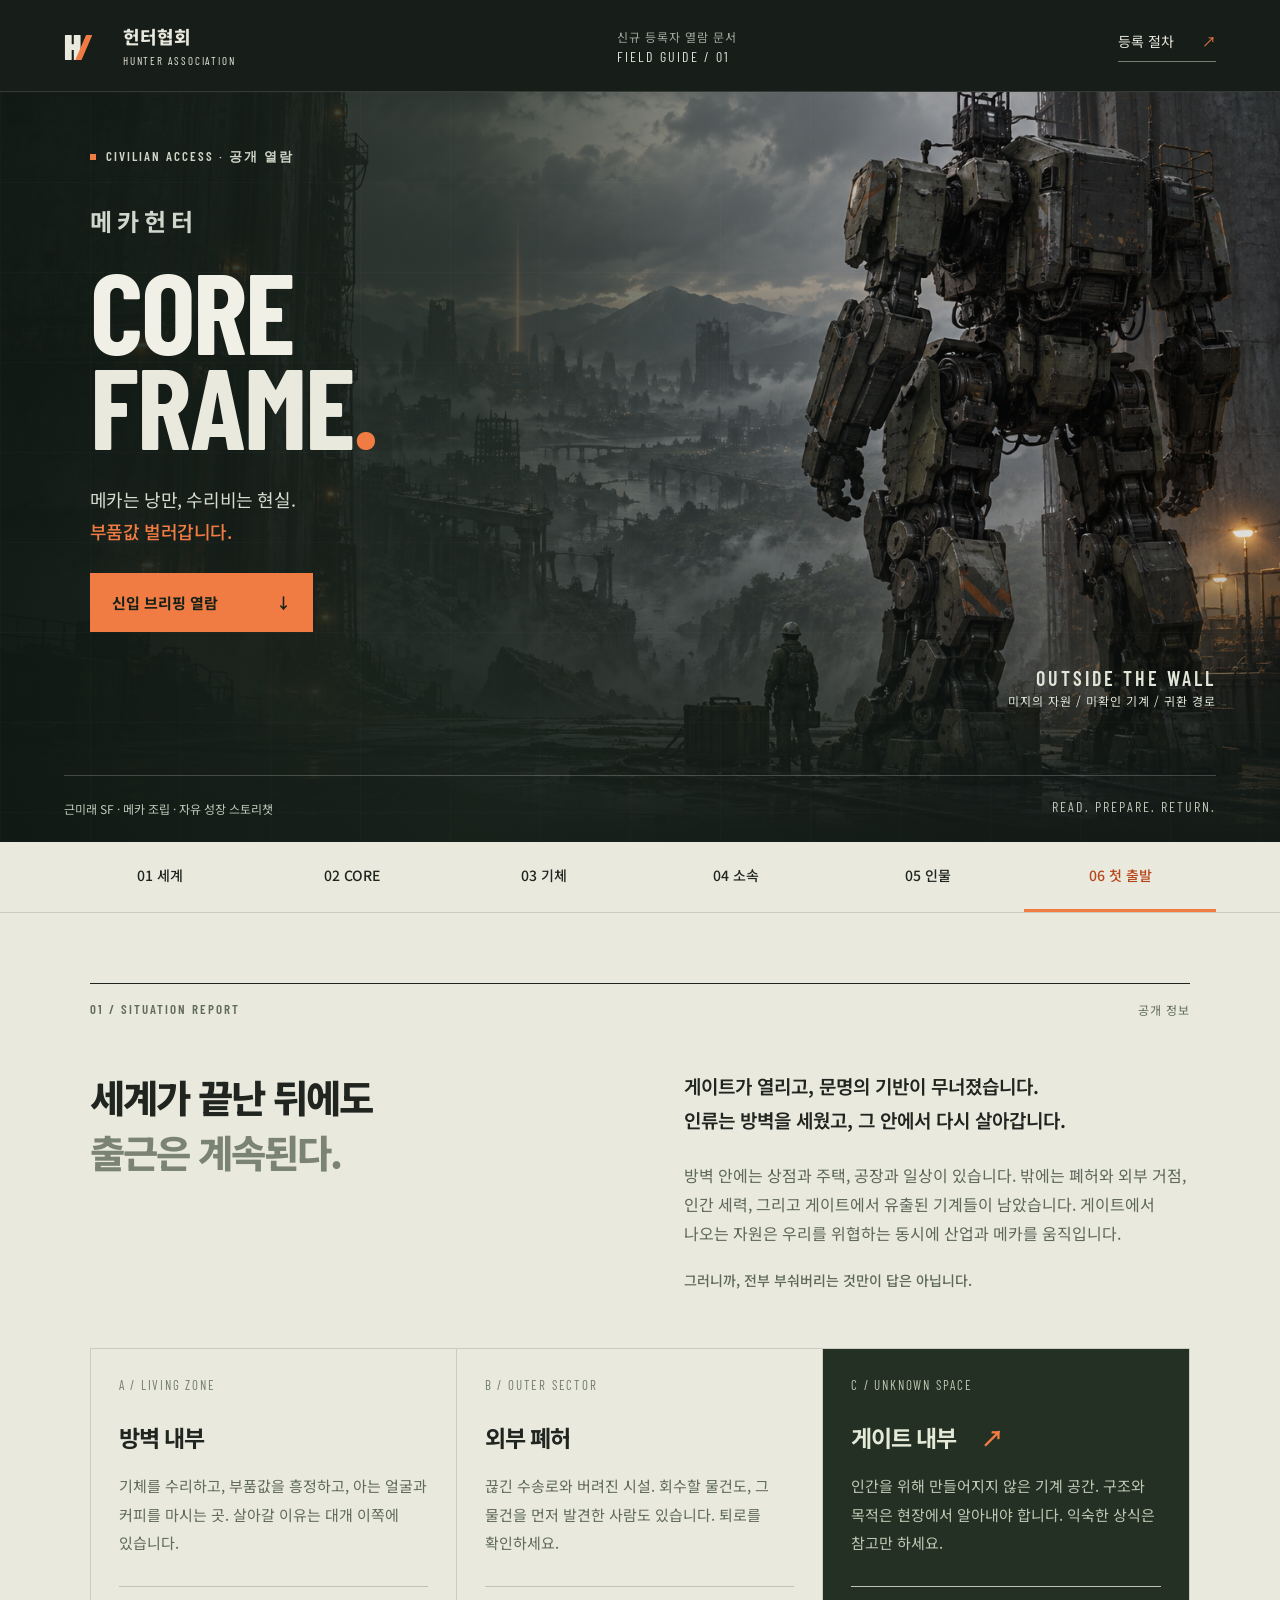
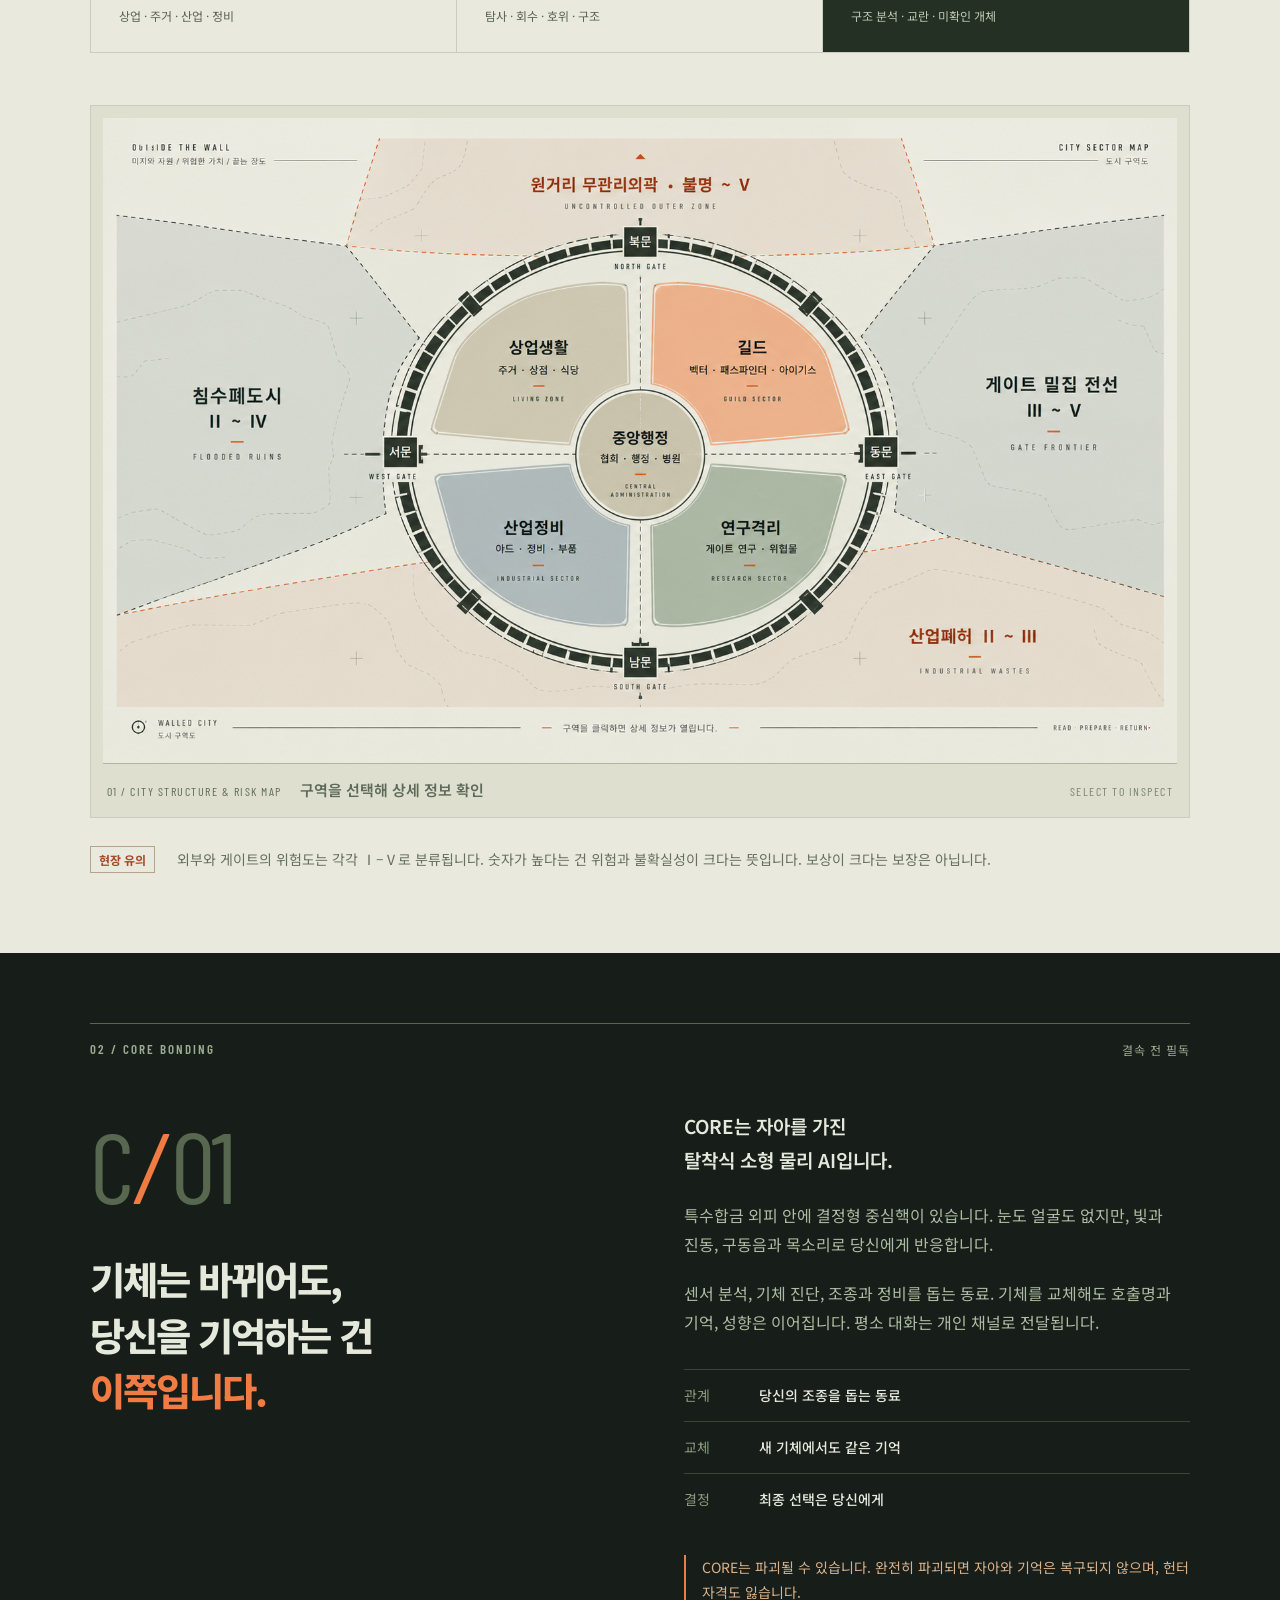
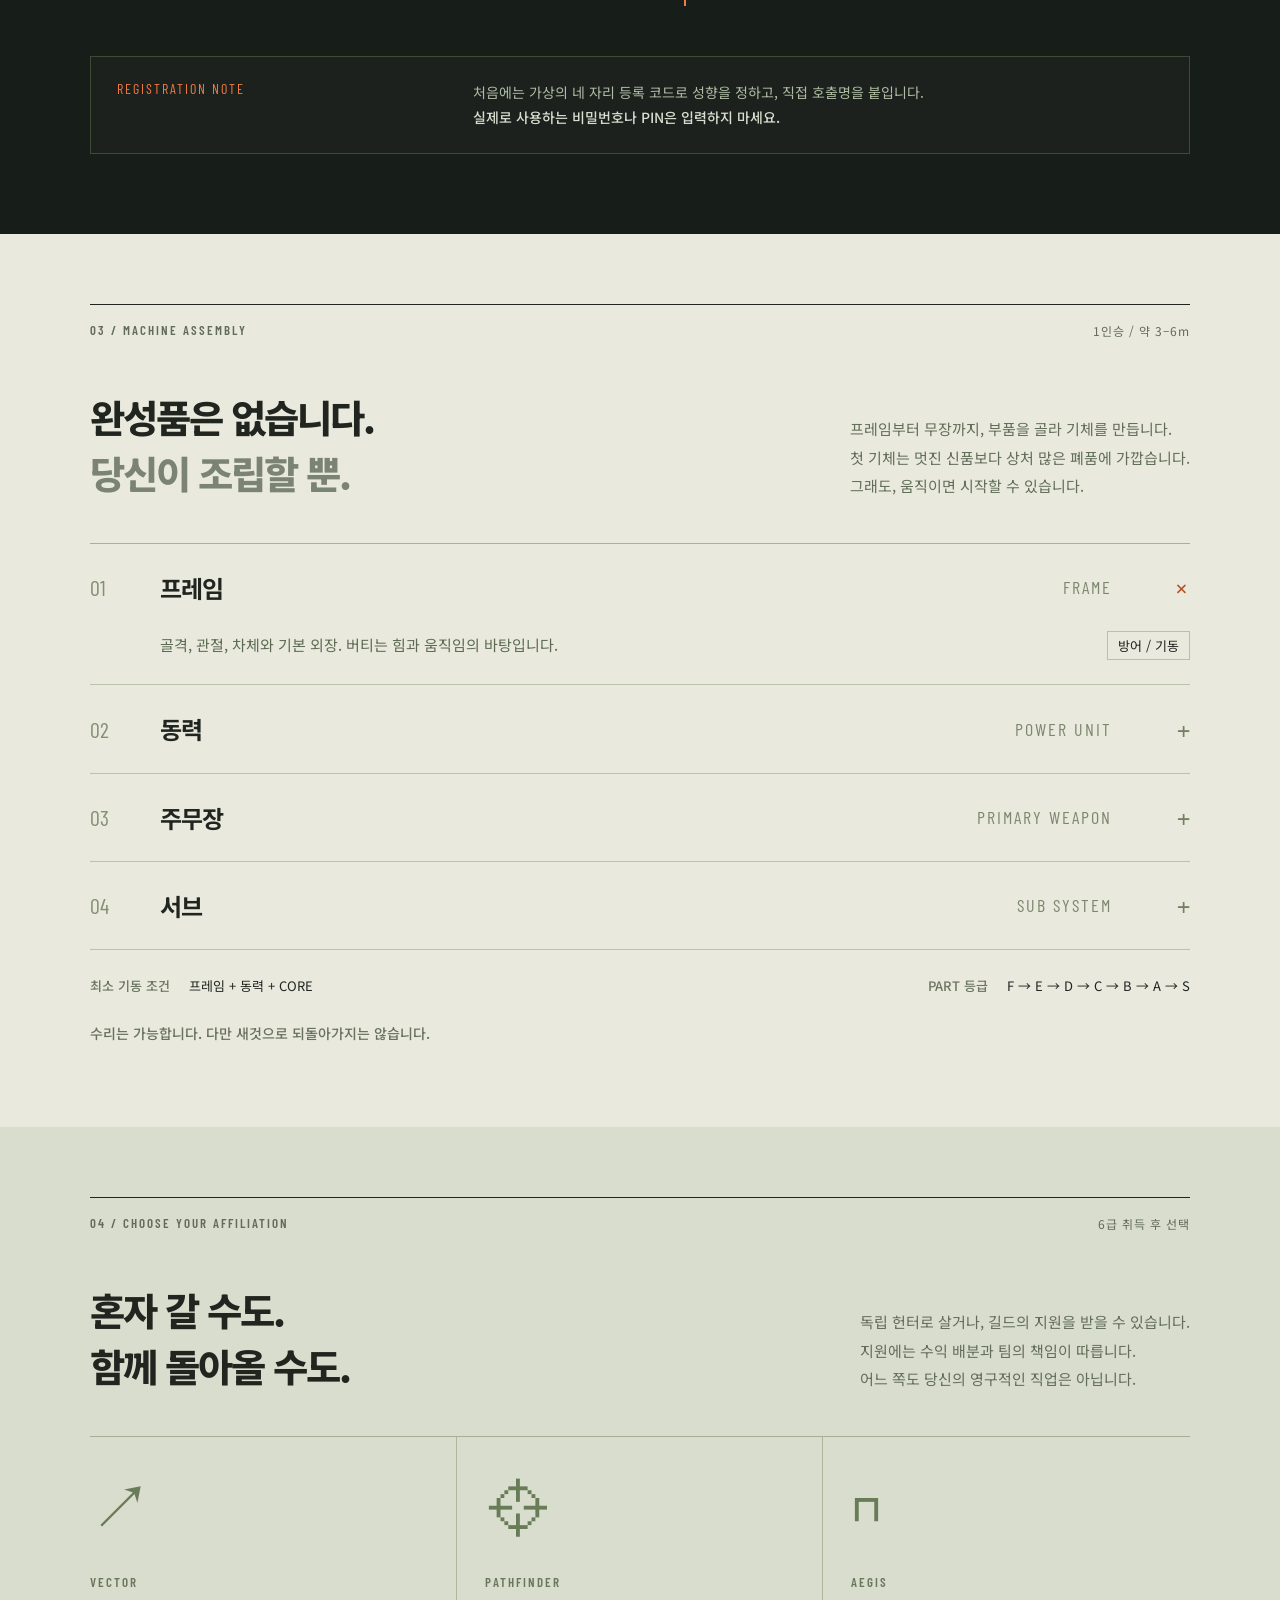
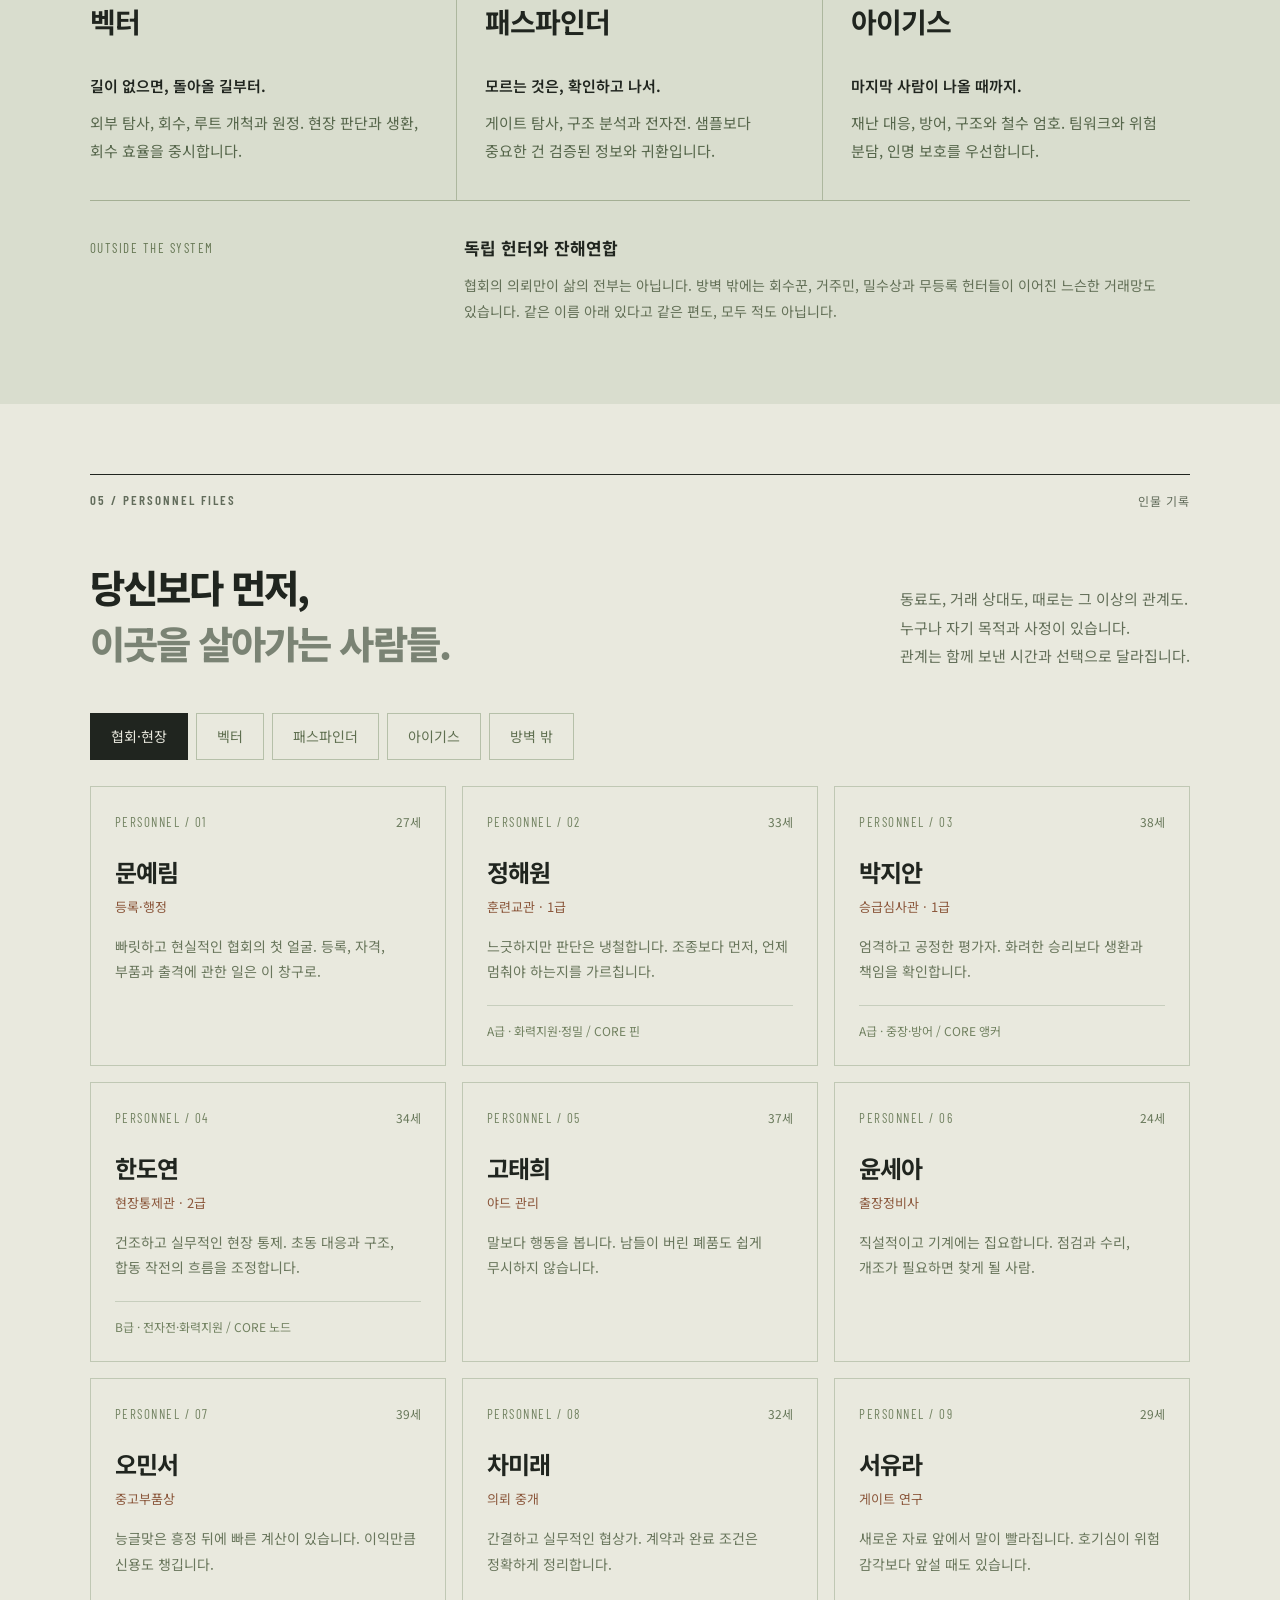
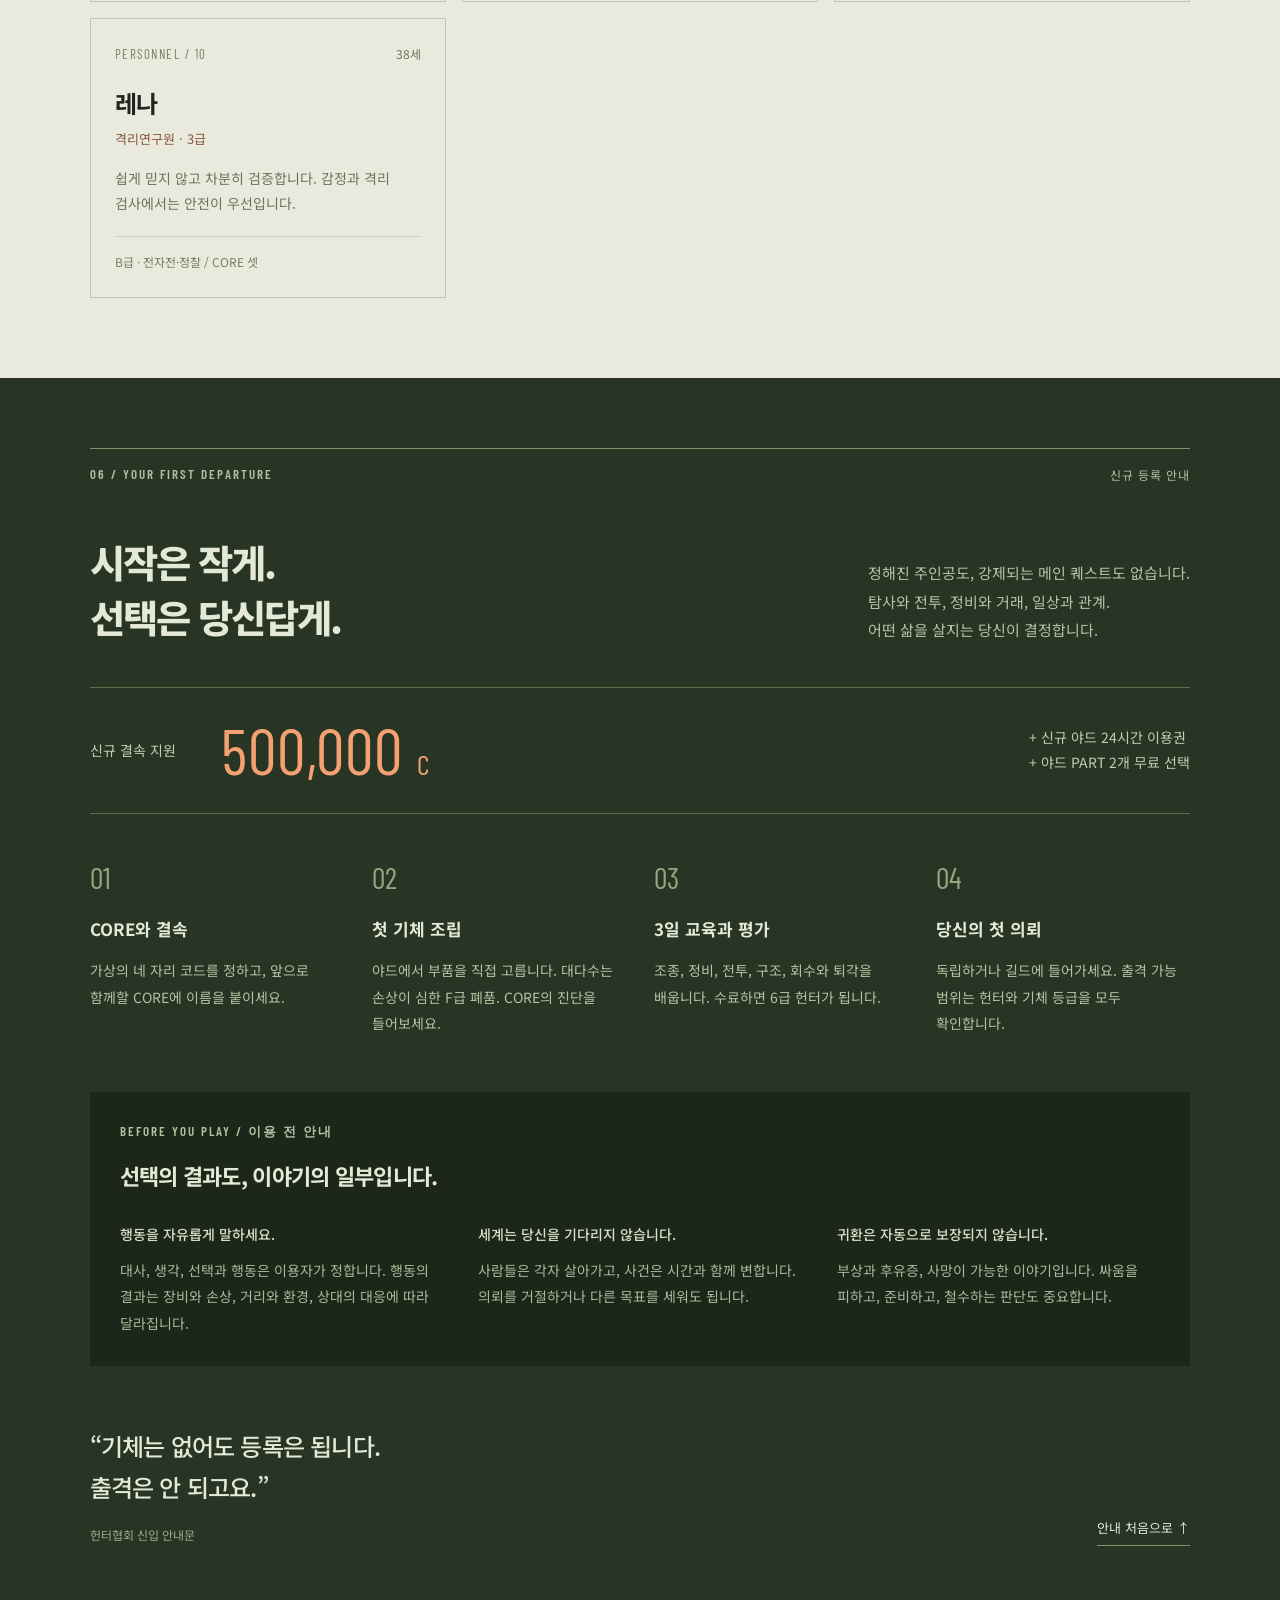
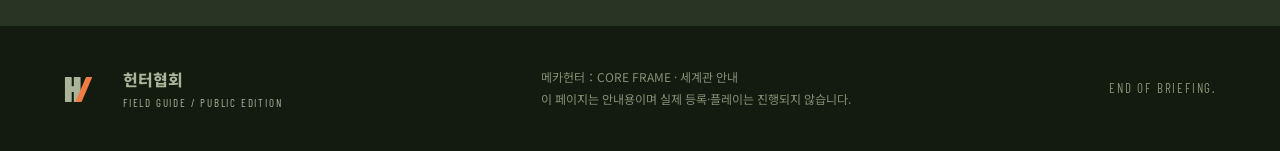
==== CORE FRAME/index.html @ 714e6eb5 "Allow switching all map zones from detail panel" ====
<!doctype html>
<html lang="ko">
<head>
<meta charset="utf-8"><meta name="viewport" content="width=device-width,initial-scale=1">
<!-- force Pages redeploy: inline fixed panel -->
<meta name="theme-color" content="#171b19"><meta name="description" content="방벽 너머, 당신의 기체와 CORE가 기다린다. 헌터협회 신입을 위한 세계관 현장 안내.">
<title>메카헌터：CORE FRAME — 신입 현장 안내</title>
<link rel="icon" type="image/svg+xml" href="data:image/svg+xml,%3Csvg xmlns='http://www.w3.org/2000/svg' viewBox='0 0 32 32'%3E%3Crect width='32' height='32' rx='3' fill='%23171b19'/%3E%3Cpath d='M7 7v18h5v-7h8v7h5V7h-5v7h-8V7Z' fill='%23ed743c'/%3E%3C/svg%3E">
<link rel="stylesheet" href="HOMEPAGE.css?v=map-zones-20261011b">
</head>
<body>
<a class="skip" href="#briefing">본문으로 이동</a>
<header class="masthead"><a class="brand" href="#top" aria-label="헌터협회 안내 첫 화면"><span class="brand-mark">H<span>∕</span></span><span>헌터협회<small>HUNTER ASSOCIATION</small></span></a><span class="header-label">신규 등록자 열람 문서 <b>FIELD GUIDE / 01</b></span><a class="header-link" href="#onboarding">등록 절차 <span>↗</span></a></header>
<main id="top">
<section class="hero has-art" aria-labelledby="hero-title"><div class="hero-grid" aria-hidden="true"></div><div class="hero-copy"><p class="eyebrow"><span class="live-dot"></span> CIVILIAN ACCESS · 공개 열람</p><p class="hero-kicker">메카헌터</p><h1 id="hero-title" class="game-title">CORE<br><em>FRAME</em><span class="title-period">.</span></h1><p class="hero-tagline">메카는 낭만, 수리비는 현실.<br><strong>부품값 벌러갑니다.</strong></p><a class="primary" href="#briefing">신입 브리핑 열람 <span>↓</span></a></div><div class="hero-caption"><span>OUTSIDE THE WALL</span><span>미지의 자원 / 미확인 기계 / 귀환 경로</span></div><div class="hero-bottom"><span>근미래 SF · 메카 조립 · 자유 성장 스토리챗</span><span>READ. PREPARE. RETURN.</span></div></section>
<nav class="section-nav" aria-label="현장 안내 목차"><a href="#briefing">01 세계</a><a href="#core">02 CORE</a><a href="#mech">03 기체</a><a href="#factions">04 소속</a><a href="#people">05 인물</a><a href="#onboarding">06 첫 출발</a></nav>
<section class="section paper" id="briefing"><div class="section-heading"><p class="eyebrow">01 / SITUATION REPORT</p><span class="classification">공개 정보</span></div><div class="intro-grid"><h2>세계가 끝난 뒤에도<br><span class="muted">출근은 계속된다.</span></h2><div><p class="lead">게이트가 열리고, 문명의 기반이 무너졌습니다.<br>인류는 방벽을 세웠고, 그 안에서 다시 살아갑니다.</p><p>방벽 안에는 상점과 주택, 공장과 일상이 있습니다. 밖에는 폐허와 외부 거점, 인간 세력, 그리고 게이트에서 유출된 기계들이 남았습니다. 게이트에서 나오는 자원은 우리를 위협하는 동시에 산업과 메카를 움직입니다.</p><p class="margin-note">그러니까, 전부 부숴버리는 것만이 답은 아닙니다.</p></div></div><div class="zone-grid"><article><span class="zone-no">A / LIVING ZONE</span><h3>방벽 내부</h3><p>기체를 수리하고, 부품값을 흥정하고, 아는 얼굴과 커피를 마시는 곳. 살아갈 이유는 대개 이쪽에 있습니다.</p><span class="zone-tag">상업 · 주거 · 산업 · 정비</span></article><article><span class="zone-no">B / OUTER SECTOR</span><h3>외부 폐허</h3><p>끊긴 수송로와 버려진 시설. 회수할 물건도, 그 물건을 먼저 발견한 사람도 있습니다. 퇴로를 확인하세요.</p><span class="zone-tag">탐사 · 회수 · 호위 · 구조</span></article><article class="zone-dark"><span class="zone-no">C / UNKNOWN SPACE</span><h3>게이트 내부 <span>↗</span></h3><p>인간을 위해 만들어지지 않은 기계 공간. 구조와 목적은 현장에서 알아내야 합니다. 익숙한 상식은 참고만 하세요.</p><span class="zone-tag">구조 분석 · 교란 · 미확인 개체</span></article></div><div class="city-map" aria-label="방벽도시 인터랙티브 지도"><div class="city-map-visual original-map-visual"><img src="city-sector-map.png" alt="방벽도시 내부와 외부 위험 구역 지도"><svg class="map-interaction" viewBox="0 0 1619 971" xmlns="http://www.w3.org/2000/svg" aria-label="지도 구역 선택"><path class="map-zone-hit map-zone-north" data-map="north" role="button" tabindex="0" aria-label="원거리 무관리외곽 구역 보기" d="M 418 30 L 1202 30 L 1252 193 Q 1050 220 980 195 Q 810 144 640 195 Q 540 220 368 193 Z"></path><path class="map-zone-hit map-zone-west" data-map="west" role="button" tabindex="0" aria-label="침수폐도시 구역 보기" d="M 20 146 L 368 194 L 477 329 Q 432 415 425 505 Q 430 605 472 674 L 20 743 Z"></path><path class="map-zone-hit map-zone-east" data-map="east" role="button" tabindex="0" aria-label="게이트 밀집 전선 구역 보기" d="M 1252 194 L 1599 146 L 1599 720 L 1148 636 Q 1198 520 1148 378 Z"></path><path class="map-zone-hit map-zone-southeast" data-map="southeast" role="button" tabindex="0" aria-label="산업폐허 구역 보기" d="M 1148 637 L 1599 721 L 1599 888 L 1106 888 L 1092 769 Q 1124 708 1148 637 Z"></path><path class="map-zone-hit map-zone-wall" data-map="wall" role="button" tabindex="0" aria-label="외곽방벽 구역 보기" d="M 810 174 A 383 332 0 1 1 809.9 174 Z M 810 209 A 348 298 0 1 0 809.9 209 Z" fill-rule="evenodd"></path><path class="map-zone-hit map-zone-commercial" data-map="commercial" role="button" tabindex="0" aria-label="상업생활 구역 보기" d="M 789 250 L 790 410 Q 734 432 706 491 L 496 474 Q 507 324 629 274 Q 716 241 789 250 Z"></path><path class="map-zone-hit map-zone-guild" data-map="guild" role="button" tabindex="0" aria-label="길드 구역 보기" d="M 830 250 Q 950 234 1040 298 Q 1100 350 1124 474 L 914 490 Q 889 436 830 410 Z"></path><path class="map-zone-hit map-zone-industry" data-map="industry" role="button" tabindex="0" aria-label="산업정비 구역 보기" d="M 503 538 L 706 523 Q 738 575 790 593 L 788 762 Q 650 770 563 668 Q 521 618 503 538 Z"></path><path class="map-zone-hit map-zone-research" data-map="research" role="button" tabindex="0" aria-label="연구격리 구역 보기" d="M 829 593 Q 882 574 914 522 L 1118 539 Q 1098 681 992 736 Q 917 767 831 761 Z"></path><path class="map-zone-hit map-zone-central" data-map="central" role="button" tabindex="0" aria-label="중앙행정 구역 보기" d="M 810 408 A 98 98 0 1 1 809.9 408 Z"></path></svg></div><div class="map-caption"><span>01 / CITY STRUCTURE &amp; RISK MAP</span><b>구역을 선택해 상세 정보 확인</b><small>SELECT TO INSPECT</small></div><aside class="map-detail map-side-panel" id="map-detail" role="region" aria-labelledby="map-detail-title" aria-live="polite" hidden><button class="map-panel-close" type="button" aria-label="구역 정보 닫기">×</button><span class="map-detail-kicker"></span><h3 id="map-detail-title"></h3><div class="map-switch"><label for="map-zone-picker">다른 구역 보기</label><select id="map-zone-picker"><optgroup label="방벽도시"><option value="central">중앙행정</option><option value="commercial">상업생활</option><option value="guild">길드</option><option value="industry">산업정비</option><option value="research">연구격리</option><option value="wall">외곽방벽</option></optgroup><optgroup label="도시 바깥"><option value="north">원거리 무관리외곽</option><option value="west">침수폐도시</option><option value="east">게이트 밀집 전선</option><option value="southeast">산업폐허</option></optgroup></select></div><p class="map-facilities"></p><p class="map-description"></p><dl class="map-facts"></dl></aside></div><div class="warning-strip"><b>현장 유의</b><p>외부와 게이트의 위험도는 각각 Ⅰ–Ⅴ로 분류됩니다. 숫자가 높다는 건 위험과 불확실성이 크다는 뜻입니다. 보상이 크다는 보장은 아닙니다.</p></div></section>
<section class="section dark-section" id="core"><div class="section-heading"><p class="eyebrow">02 / CORE BONDING</p><span class="classification">결속 전 필독</span></div><div class="core-layout"><div><span class="large-index">C<span>∕</span>01</span><h2>기체는 바뀌어도,<br>당신을 기억하는 건<br><em>이쪽입니다.</em></h2></div><div class="core-copy"><p class="lead">CORE는 자아를 가진<br>탈착식 소형 물리 AI입니다.</p><p>특수합금 외피 안에 결정형 중심핵이 있습니다. 눈도 얼굴도 없지만, 빛과 진동, 구동음과 목소리로 당신에게 반응합니다.</p><p>센서 분석, 기체 진단, 조종과 정비를 돕는 동료. 기체를 교체해도 호출명과 기억, 성향은 이어집니다. 평소 대화는 개인 채널로 전달됩니다.</p><div class="core-facts"><div><span>관계</span><strong>당신의 조종을 돕는 동료</strong></div><div><span>교체</span><strong>새 기체에서도 같은 기억</strong></div><div><span>결정</span><strong>최종 선택은 당신에게</strong></div></div><p class="core-caution">CORE는 파괴될 수 있습니다. 완전히 파괴되면 자아와 기억은 복구되지 않으며, 헌터 자격도 잃습니다.</p></div></div><div class="terminal-note"><span>REGISTRATION NOTE</span><p>처음에는 가상의 네 자리 등록 코드로 성향을 정하고, 직접 호출명을 붙입니다.<br><strong>실제로 사용하는 비밀번호나 PIN은 입력하지 마세요.</strong></p></div></section>
<section class="section paper" id="mech"><div class="section-heading"><p class="eyebrow">03 / MACHINE ASSEMBLY</p><span class="classification">1인승 / 약 3–6m</span></div><div class="split-heading"><h2>완성품은 없습니다.<br><span class="muted">당신이 조립할 뿐.</span></h2><p>프레임부터 무장까지, 부품을 골라 기체를 만듭니다.<br>첫 기체는 멋진 신품보다 상처 많은 폐품에 가깝습니다.<br>그래도, 움직이면 시작할 수 있습니다.</p></div><div class="assembly-list"><details open><summary><span>01</span><h3>프레임</h3><span class="part-en">FRAME</span><b>+</b></summary><div class="part-content"><p>골격, 관절, 차체와 기본 외장. 버티는 힘과 움직임의 바탕입니다.</p><span>방어 / 기동</span></div></details><details><summary><span>02</span><h3>동력</h3><span class="part-en">POWER UNIT</span><b>+</b></summary><div class="part-content"><p>엔진과 발전·구동계. 무거운 짐을 견인하고, 고부하 동작을 지탱합니다.</p><span>출력 / 기동</span></div></details><details><summary><span>03</span><h3>주무장</h3><span class="part-en">PRIMARY WEAPON</span><b>+</b></summary><div class="part-content"><p>공격과 관통, 파괴를 담당합니다. 사거리와 지형, 자신이 할 일을 생각하고 고르세요.</p><span>화력</span></div></details><details><summary><span>04</span><h3>서브</h3><span class="part-en">SUB SYSTEM</span><b>+</b></summary><div class="part-content"><p>부품 기능에 따라 보조 성능과 전술적 특징이 달라집니다. 필요한 장비가 실제로 달려 있어야 사용할 수 있습니다.</p><span>보조 기능 / 전술</span></div></details></div><div class="mech-footer"><p><b>최소 기동 조건</b> 프레임 + 동력 + CORE</p><p><b>PART 등급</b> F → E → D → C → B → A → S</p></div><p class="margin-note">수리는 가능합니다. 다만 새것으로 되돌아가지는 않습니다.</p></section>
<section class="section light-section" id="factions"><div class="section-heading"><p class="eyebrow">04 / CHOOSE YOUR AFFILIATION</p><span class="classification">6급 취득 후 선택</span></div><div class="split-heading"><h2>혼자 갈 수도.<br>함께 돌아올 수도.</h2><p>독립 헌터로 살거나, 길드의 지원을 받을 수 있습니다.<br>지원에는 수익 배분과 팀의 책임이 따릅니다.<br>어느 쪽도 당신의 영구적인 직업은 아닙니다.</p></div><div class="faction-grid"><article><span class="faction-symbol" aria-hidden="true">↗</span><p class="eyebrow">VECTOR</p><h3>벡터</h3><p class="faction-line">길이 없으면, 돌아올 길부터.</p><p>외부 탐사, 회수, 루트 개척과 원정. 현장 판단과 생환, 회수 효율을 중시합니다.</p></article><article><span class="faction-symbol" aria-hidden="true">⌖</span><p class="eyebrow">PATHFINDER</p><h3>패스파인더</h3><p class="faction-line">모르는 것은, 확인하고 나서.</p><p>게이트 탐사, 구조 분석과 전자전. 샘플보다 중요한 건 검증된 정보와 귀환입니다.</p></article><article><span class="faction-symbol" aria-hidden="true">⊓</span><p class="eyebrow">AEGIS</p><h3>아이기스</h3><p class="faction-line">마지막 사람이 나올 때까지.</p><p>재난 대응, 방어, 구조와 철수 엄호. 팀워크와 위험 분담, 인명 보호를 우선합니다.</p></article></div><div class="independent"><span>OUTSIDE THE SYSTEM</span><div><h3>독립 헌터와 잔해연합</h3><p>협회의 의뢰만이 삶의 전부는 아닙니다. 방벽 밖에는 회수꾼, 거주민, 밀수상과 무등록 헌터들이 이어진 느슨한 거래망도 있습니다. 같은 이름 아래 있다고 같은 편도, 모두 적도 아닙니다.</p></div></div></section>
<section class="section paper" id="people"><div class="section-heading"><p class="eyebrow">05 / PERSONNEL FILES</p><span class="classification">인물 기록</span></div><div class="split-heading"><h2>당신보다 먼저,<br><span class="muted">이곳을 살아가는 사람들.</span></h2><p>동료도, 거래 상대도, 때로는 그 이상의 관계도.<br>누구나 자기 목적과 사정이 있습니다.<br>관계는 함께 보낸 시간과 선택으로 달라집니다.</p></div><div class="people-tabs" role="tablist" aria-label="인물 소속"><button role="tab" aria-selected="true" aria-controls="personnel" id="tab-association" data-group="association">협회·현장</button><button role="tab" aria-selected="false" aria-controls="personnel" id="tab-vector" data-group="vector" tabindex="-1">벡터</button><button role="tab" aria-selected="false" aria-controls="personnel" id="tab-pathfinder" data-group="pathfinder" tabindex="-1">패스파인더</button><button role="tab" aria-selected="false" aria-controls="personnel" id="tab-aegis" data-group="aegis" tabindex="-1">아이기스</button><button role="tab" aria-selected="false" aria-controls="personnel" id="tab-outside" data-group="outside" tabindex="-1">방벽 밖</button></div><div class="people-grid" id="personnel" role="tabpanel" aria-labelledby="tab-association" tabindex="0"></div><noscript><p>문예림 — 등록·행정. 정해원 — 훈련교관. 윤세아 — 출장정비사. 각자의 자리에서 당신과 만나게 됩니다.</p></noscript></section>
<section class="section onboarding" id="onboarding"><div class="section-heading"><p class="eyebrow">06 / YOUR FIRST DEPARTURE</p><span class="classification">신규 등록 안내</span></div><div class="split-heading"><h2>시작은 작게.<br>선택은 당신답게.</h2><p>정해진 주인공도, 강제되는 메인 퀘스트도 없습니다.<br>탐사와 전투, 정비와 거래, 일상과 관계.<br>어떤 삶을 살지는 당신이 결정합니다.</p></div><div class="start-grant"><span>신규 결속 지원</span><strong>500,000 <small>C</small></strong><span>+ 신규 야드 24시간 이용권<br>+ 야드 PART 2개 무료 선택</span></div><ol class="steps"><li><span>01</span><div><h3>CORE와 결속</h3><p>가상의 네 자리 코드를 정하고, 앞으로 함께할 CORE에 이름을 붙이세요.</p></div></li><li><span>02</span><div><h3>첫 기체 조립</h3><p>야드에서 부품을 직접 고릅니다. 대다수는 손상이 심한 F급 폐품. CORE의 진단을 들어보세요.</p></div></li><li><span>03</span><div><h3>3일 교육과 평가</h3><p>조종, 정비, 전투, 구조, 회수와 퇴각을 배웁니다. 수료하면 6급 헌터가 됩니다.</p></div></li><li><span>04</span><div><h3>당신의 첫 의뢰</h3><p>독립하거나 길드에 들어가세요. 출격 가능 범위는 헌터와 기체 등급을 모두 확인합니다.</p></div></li></ol><div class="play-guide"><p class="eyebrow">BEFORE YOU PLAY / 이용 전 안내</p><h3>선택의 결과도, 이야기의 일부입니다.</h3><div class="guide-columns"><p><b>행동을 자유롭게 말하세요.</b>대사, 생각, 선택과 행동은 이용자가 정합니다. 행동의 결과는 장비와 손상, 거리와 환경, 상대의 대응에 따라 달라집니다.</p><p><b>세계는 당신을 기다리지 않습니다.</b>사람들은 각자 살아가고, 사건은 시간과 함께 변합니다. 의뢰를 거절하거나 다른 목표를 세워도 됩니다.</p><p><b>귀환은 자동으로 보장되지 않습니다.</b>부상과 후유증, 사망이 가능한 이야기입니다. 싸움을 피하고, 준비하고, 철수하는 판단도 중요합니다.</p></div></div><div class="closing"><p>“기체는 없어도 등록은 됩니다.<br>출격은 안 되고요.”</p><span>헌터협회 신입 안내문</span><a href="#top">안내 처음으로 ↑</a></div></section>
</main><footer><a class="brand" href="#top"><span class="brand-mark">H<span>∕</span></span><span>헌터협회<small>FIELD GUIDE / PUBLIC EDITION</small></span></a><p>메카헌터：CORE FRAME · 세계관 안내<br>이 페이지는 안내용이며 실제 등록·플레이는 진행되지 않습니다.</p><span>END OF BRIEFING.</span></footer>
<script src="HOMEPAGE.js?v=map-zones-20261011b"></script>
</body></html>
---- CORE FRAME/HOMEPAGE.css ----
@import url('https://fonts.googleapis.com/css2?family=Barlow+Condensed:wght@500;600;700&family=Noto+Sans+KR:wght@400;500;600;700;800;900&display=swap');
:root{--ink:#20251f;--paper:#e9e9de;--orange:#f17c43;--dark:#171d19;--line:#c9ccbf;--muted:#737c70;--mono:'Barlow Condensed','Courier New',monospace}*{box-sizing:border-box}html{scroll-behavior:smooth;scroll-padding-top:86px}body{margin:0;color:var(--ink);background:var(--paper);font-family:'Noto Sans KR',sans-serif;font-size:16px;line-height:1.8;word-break:keep-all}a{color:inherit;text-decoration:none}button{font:inherit}button,a,summary{-webkit-tap-highlight-color:transparent}button:focus-visible,a:focus-visible,summary:focus-visible,[tabindex]:focus-visible{outline:3px solid #d75b24;outline-offset:5px}p,h1,h2,h3{margin:0}p+p{margin-top:20px}.skip{position:absolute;top:-80px;background:var(--orange);padding:12px;z-index:20}.skip:focus{top:5px}.masthead{height:92px;background:var(--dark);color:#e9e9de;display:flex;align-items:center;justify-content:space-between;padding:0 5%;border-bottom:1px solid #ffffff20}.brand{display:flex;gap:14px;align-items:center;font-size:18px;font-weight:800;line-height:1.4}.brand small{display:block;font:11px var(--mono);letter-spacing:1.8px;margin-top:5px}.brand-mark{font:900 36px var(--mono);letter-spacing:-7px;width:45px;line-height:1}.brand-mark span{color:var(--orange)}.header-label{font-size:12px;color:#9fa99e;letter-spacing:1px}.header-label b{display:block;font:14px var(--mono);letter-spacing:2px;color:#dce0d5}.header-link{font-size:14px;border-bottom:1px solid #747b71;padding-bottom:6px}.header-link span{margin-left:24px;color:var(--orange)}.hero{min-height:710px;position:relative;background:#26302a;color:#f0f0e7;isolation:isolate;overflow:hidden}.hero:before{content:'';position:absolute;inset:0;z-index:-2;background:linear-gradient(90deg,#101914ed 0%,#19231ccb 37%,#1a201f22 75%),linear-gradient(0deg,#121a16 1%,transparent 40%);pointer-events:none}.hero.has-art{background-image:url('HOMEPAGE-hero.png');background-size:cover;background-position:center 53%}.hero-grid{position:absolute;inset:0;z-index:-1;background-image:linear-gradient(#ffffff04 1px,transparent 1px),linear-gradient(90deg,#ffffff04 1px,transparent 1px);background-size:90px 90px;pointer-events:none}.hero-copy{position:relative;padding:68px 7% 110px;max-width:1000px}.eyebrow{font:600 13px var(--mono);letter-spacing:2px;line-height:1.5}.hero .eyebrow{color:#d0d6c8;display:flex;align-items:center;gap:10px}.live-dot{width:6px;height:6px;background:var(--orange);display:inline-block}.hero-kicker{margin-top:35px;font-size:16px;letter-spacing:1px;color:#d0d7cc}.hero h1{font-size:clamp(38px,4.3vw,65px);line-height:1.35;letter-spacing:-2.8px;font-weight:800;margin-top:16px}em{font-style:normal;color:var(--orange)}.hero-description{font-size:16px;line-height:1.9;color:#c6cec1;margin-top:27px}.primary{display:inline-flex;align-items:center;gap:58px;background:var(--orange);color:#162018;font-size:15px;font-weight:700;padding:16px 22px;margin-top:30px;transition:background .2s}.primary:hover{background:#ff9a61}.hero-caption{position:absolute;right:5%;bottom:116px;display:flex;flex-direction:column;text-align:right;font-size:12px;letter-spacing:1px;color:#e0e6d8}.hero-caption span:first-child{font:600 20px var(--mono);letter-spacing:3px}.hero-bottom{position:absolute;bottom:0;left:5%;right:5%;display:flex;justify-content:space-between;gap:20px;border-top:1px solid #ffffff35;padding:22px 0;color:#bec8b9;font-size:12px}.hero-bottom span:last-child{font:14px var(--mono);letter-spacing:2px}.section-nav{position:sticky;top:0;z-index:5;display:flex;justify-content:center;background:#e9e9def2;backdrop-filter:blur(16px);border-bottom:1px solid var(--line);padding:0 5%}.section-nav a{padding:21px 0;flex:1;text-align:center;font-size:14px;font-weight:500;border-bottom:3px solid transparent;white-space:nowrap}.section-nav a:hover,.section-nav a.active{color:#b8471c;border-bottom-color:var(--orange)}.section{padding:70px 7% 80px;scroll-margin-top:0}.section-heading{display:flex;justify-content:space-between;align-items:center;border-top:1px solid var(--ink);padding-top:15px;margin-bottom:48px}.section-heading .eyebrow{color:#626c5b}.classification{font-size:12px;letter-spacing:1px;color:#626c5b}h2{font-size:clamp(29px,3vw,44px);font-weight:800;line-height:1.45;letter-spacing:-1.9px}.muted{color:#7a8374}.intro-grid{display:grid;grid-template-columns:1fr 1fr;gap:8%;align-items:start}.lead{font-size:19px;font-weight:600;line-height:1.8;margin-bottom:24px}.intro-grid>div>p:not(.lead){color:#5d6859}.margin-note{font-size:14px!important;color:#68715e;font-weight:500}.zone-grid{display:grid;grid-template-columns:repeat(3,1fr);margin-top:55px;border:1px solid var(--line)}.zone-grid article{padding:28px 28px 26px;border-right:1px solid var(--line);display:flex;flex-direction:column;align-items:start}.zone-grid article:last-child{border:0}.zone-no{font:13px var(--mono);letter-spacing:1.8px;color:#727c68}.zone-grid h3{font-size:23px;margin:24px 0 14px;letter-spacing:-1px}.zone-grid p{color:#616b5a;font-size:15px;line-height:1.9}.zone-tag{font-size:12px;color:#59654f;border-top:1px solid #bdc4b4;margin-top:28px;padding-top:18px;width:100%}.zone-dark{background:#253025;color:#e4e9d8}.zone-dark .zone-no,.zone-dark p,.zone-dark .zone-tag{color:#bdc8b3}.zone-dark h3 span{color:var(--orange);margin-left:20px}.city-map{margin:52px 0 8px;border:1px solid var(--line);background:#dedfcf;padding:12px;position:relative}.city-map img{display:block;width:100%;height:auto}.city-map figcaption{display:flex;align-items:baseline;gap:18px;border-top:1px solid #aeb5a5;padding:12px 4px 2px;color:#5f6b58}.city-map figcaption span,.city-map figcaption small{font:12px var(--mono);letter-spacing:1.5px}.city-map figcaption b{font-size:15px;font-weight:600}.city-map figcaption small{margin-left:auto;color:#7b856f}.warning-strip{display:flex;gap:22px;align-items:baseline;margin-top:28px}.warning-strip b{font-size:12px;color:#a64a28;white-space:nowrap;border:1px solid #b9a28a;padding:2px 8px}.warning-strip p{font-size:14px;color:#66705e}.dark-section{background:var(--dark);color:#e4e9db}.dark-section .section-heading{border-color:#596451}.dark-section .section-heading>*{color:#9caa91}.core-layout{display:grid;grid-template-columns:1fr 1fr;gap:8%}.large-index{display:block;font:100px var(--mono);color:#58674f;line-height:1.1;letter-spacing:-4px;margin-bottom:32px}.large-index span{color:var(--orange)}.core-copy>p:not(.lead){color:#aebba3}.core-facts{margin-top:32px;font-size:14px}.core-facts>div{display:flex;gap:30px;border-top:1px solid #3b4735;padding:13px 0}.core-facts span{color:#8b9a7c;min-width:45px}.core-facts strong{font-weight:500}.core-copy .core-caution{font-size:14px;color:#d9b28b!important;border-left:2px solid var(--orange);padding-left:16px;margin-top:30px}.terminal-note{display:grid;grid-template-columns:1fr 2.1fr;gap:28px;background:#ffffff05;border:1px solid #3d4a36;padding:23px 26px;margin-top:50px}.terminal-note>span{font:14px var(--mono);letter-spacing:2px;color:var(--orange)}.terminal-note p{font-size:14px;color:#afbda4}.terminal-note strong{font-weight:500;color:#d9dfd0}.split-heading{display:flex;justify-content:space-between;align-items:end;gap:40px;margin-bottom:42px}.split-heading>p{font-size:15px;color:#626e58;line-height:1.9;max-width:440px}.assembly-list{border-top:1px solid #a7b19a}.assembly-list details{border-bottom:1px solid #b9c2ad}.assembly-list summary{display:flex;gap:30px;align-items:center;padding:22px 0;cursor:pointer;list-style:none}.assembly-list summary::-webkit-details-marker{display:none}.assembly-list summary>span:first-child{font:22px var(--mono);color:#839071;width:40px}.assembly-list h3{font-size:24px;letter-spacing:-1px}.part-en{font:18px var(--mono);letter-spacing:2px;margin-left:auto;color:#7c886d}.assembly-list summary>b{font:30px var(--mono);color:#71805f;margin-left:35px;transition:transform .2s}.assembly-list details[open] summary>b{transform:rotate(45deg);color:#bb542b}.part-content{padding:0 0 24px 70px;display:flex;justify-content:space-between;gap:20px}.part-content p{color:#5d6b52;font-size:15px}.part-content>span{font-size:13px;white-space:nowrap;border:1px solid #b8c2ab;padding:2px 10px;height:fit-content}.mech-footer{display:flex;justify-content:space-between;gap:20px;font-size:13px;padding:24px 0}.mech-footer p+p{margin:0}.mech-footer b{margin-right:15px;color:#6b765f;font-weight:500}.light-section{background:#d9ddce}.faction-grid{display:grid;grid-template-columns:repeat(3,1fr);border-top:1px solid #a4af94;border-bottom:1px solid #a4af94}.faction-grid article{padding:30px 28px 34px;border-right:1px solid #adb79e}.faction-grid article:first-child{padding-left:0}.faction-grid article:last-child{border:0;padding-right:0}.faction-symbol{display:block;font:62px var(--mono);line-height:1.2;color:#697c58;margin-bottom:32px}.faction-grid h3{font-size:28px;margin-top:4px;letter-spacing:-1px}.faction-grid .eyebrow{color:#69775b}.faction-grid p.faction-line{font-weight:600;font-size:15px;margin-top:25px}.faction-grid p:last-child{font-size:15px;line-height:1.9;color:#56664b;margin-top:10px}.independent{display:grid;grid-template-columns:1fr 2.1fr;gap:28px;margin-top:32px}.independent>span{font:13px var(--mono);letter-spacing:1.5px;color:#657653;padding-top:7px}.independent h3{font-size:17px}.independent p{font-size:14px;color:#637057;margin-top:10px}.people-tabs{display:flex;gap:8px;flex-wrap:wrap;margin-bottom:26px}.people-tabs button{border:1px solid #b6c0a9;background:transparent;padding:10px 20px;font-size:14px;color:#5f6f50;cursor:pointer}.people-tabs button[aria-selected=true]{background:var(--ink);color:var(--paper);border-color:var(--ink)}.people-tabs button:hover{border-color:#3d4c31}.people-grid{display:grid;grid-template-columns:repeat(3,1fr);gap:16px}.person{border:1px solid #c0c8b4;padding:24px;min-height:215px;display:flex;flex-direction:column}.person-top{display:flex;justify-content:space-between;gap:15px;align-items:center}.person-code{font:13px var(--mono);letter-spacing:1.5px;color:#738362}.person-rank{font-size:12px;color:#68785a}.person h3{font-size:24px;margin-top:17px;letter-spacing:-1px}.person .role{font-size:13px;color:#8b573b;margin-top:2px}.person .person-desc{font-size:14px;color:#69765c;margin-top:16px}.person .machine{font-size:12px;color:#718160;border-top:1px solid #c7cebd;padding-top:14px;margin-top:20px}.onboarding{background:#283525;color:#e4e8d6}.onboarding .section-heading{border-color:#829271}.onboarding .eyebrow,.onboarding .classification{color:#b3c0a2}.onboarding .split-heading>p{color:#b5c2a4}.start-grant{display:flex;align-items:center;gap:45px;border-top:1px solid #576c47;border-bottom:1px solid #576c47;padding:24px 0;margin-top:25px}.start-grant>span:first-child{color:#c4d0b4;font-size:14px}.start-grant strong{font:64px var(--mono);color:#f4a171;letter-spacing:1px;line-height:1.2}.start-grant small{font-size:28px}.start-grant>span:last-child{margin-left:auto;font-size:14px;color:#c1cdaf;line-height:1.8}.steps{list-style:none;padding:0;margin:45px 0 55px;display:grid;grid-template-columns:repeat(4,1fr);gap:28px}.steps li>span{font:30px var(--mono);color:#94a781}.steps h3{font-size:17px;margin-top:18px}.steps p{font-size:14px;color:#b4c2a2;line-height:1.9;margin-top:12px}.play-guide{background:#1c2719;padding:30px}.play-guide h3{font-size:22px;letter-spacing:-.7px;margin-top:15px}.guide-columns{display:grid;grid-template-columns:repeat(3,1fr);gap:35px;margin-top:25px}.guide-columns p{font-size:14px;line-height:1.9;color:#a9b999;margin:0}.guide-columns b{display:block;font-weight:500;color:#d4dec7;margin-bottom:9px}.closing{display:grid;grid-template-columns:1fr auto;align-items:end;margin-top:60px}.closing>p{font-size:24px;font-weight:500;letter-spacing:-.8px;line-height:1.7}.closing>span{grid-column:1;font-size:12px;color:#9bab8a;margin-top:16px}.closing>a{grid-column:2;grid-row:1/3;align-self:end;border-bottom:1px solid #82956e;padding-bottom:5px;font-size:13px}footer{display:flex;justify-content:space-between;gap:30px;padding:40px 5%;background:#131b11;color:#a9b499;align-items:center}footer .brand{font-size:16px}footer p{font-size:12px;line-height:1.9;color:#829073}footer>span{font:13px var(--mono);letter-spacing:1.8px;color:#849572}
@media(min-width:1600px){.section{padding-left:max(7%,calc((100vw - 1320px)/2));padding-right:max(7%,calc((100vw - 1320px)/2))}.hero-copy{padding-left:max(7vw,calc((100vw - 1320px)/2));max-width:1200px}.hero{min-height:800px}.hero-copy{padding-top:90px}}
@media(max-width:950px){.hero-caption{display:none}.intro-grid,.core-layout{gap:5%}.section{padding:55px 5%}.zone-grid article{padding:24px 18px}.split-heading{align-items:start;gap:25px}.split-heading h2{min-width:45%}.split-heading>p{font-size:14px}.people-grid{grid-template-columns:repeat(2,1fr)}.faction-grid article{padding:25px 18px}.start-grant{gap:25px}.start-grant strong{font-size:48px}.steps{grid-template-columns:repeat(2,1fr);gap:30px 40px}.guide-columns{gap:23px}footer>span{display:none}}
@media(max-width:640px){html{scroll-padding-top:58px}.masthead{height:75px;padding:0 6%}.brand{font-size:16px;gap:10px}.brand small{font-size:10px;letter-spacing:1px}.brand-mark{font-size:30px;width:36px}.header-label{display:none}.header-link{font-size:12px}.header-link span{margin-left:14px}.hero{min-height:740px}.hero.has-art{background-position:65% center}.hero:before{background:linear-gradient(90deg,#102016d9,#15201ca8 70%,#16241c70),linear-gradient(0deg,#142016,transparent 70%)}.hero-copy{padding:55px 7% 120px}.hero h1{font-size:39px;letter-spacing:-1.8px}.hero-kicker{margin-top:30px;font-size:14px}.hero-description{font-size:15px}.hero .eyebrow{font-size:12px;letter-spacing:1.4px}.hero-bottom{padding:20px 0}.hero-bottom span:first-child{font-size:12px}.hero-bottom span:last-child{display:none}.section-nav{padding:0 4%;justify-content:initial;overflow-x:auto}.section-nav a{font-size:12px;padding:16px 13px;flex:1 0 auto}.section{padding:45px 7% 50px}.section-heading{margin-bottom:30px}.section-heading .eyebrow{font-size:12px;letter-spacing:1px}.classification{font-size:12px;letter-spacing:0}h2{font-size:30px;letter-spacing:-1.3px}.intro-grid,.core-layout{grid-template-columns:1fr;gap:30px}.lead{font-size:17px}.intro-grid p{font-size:15px}.zone-grid{grid-template-columns:1fr;margin-top:30px}.zone-grid article{padding:25px;border-right:0;border-bottom:1px solid var(--line)}.zone-grid h3{margin:14px 0 12px}.zone-tag{margin-top:20px;padding-top:14px}.warning-strip{gap:12px;align-items:start}.warning-strip p{font-size:13px}.large-index{font-size:76px;margin-bottom:22px}.core-copy>p{font-size:15px}.terminal-note{grid-template-columns:1fr;gap:12px;padding:20px;margin-top:30px}.split-heading{display:block;margin-bottom:28px}.split-heading>p{margin-top:22px;font-size:15px}.assembly-list summary{gap:15px;padding:18px 0}.assembly-list summary>span:first-child{width:24px;font-size:20px}.assembly-list h3{font-size:21px}.part-en{font-size:13px;letter-spacing:.5px}.assembly-list summary>b{font-size:24px;margin-left:3px}.part-content{padding:0 0 23px 39px;display:block}.part-content>span{display:inline-block;margin-top:14px}.mech-footer{display:block;font-size:12px;line-height:2}.mech-footer p+p{margin-top:8px}.faction-grid{grid-template-columns:1fr}.faction-grid article,.faction-grid article:first-child,.faction-grid article:last-child{padding:28px 0;border-right:0;border-bottom:1px solid #adb79e;position:relative}.faction-grid article:last-child{border:0}.faction-symbol{position:absolute;right:5px;top:24px;font-size:48px;margin:0}.faction-grid p.faction-line{margin-top:14px}.independent{grid-template-columns:1fr;gap:12px}.people-tabs{gap:6px}.people-tabs button{font-size:13px;padding:8px 13px}.people-grid{grid-template-columns:1fr;gap:12px}.person{min-height:0;padding:22px}.person h3{margin-top:12px}.start-grant{display:grid;grid-template-columns:1fr;gap:10px}.start-grant>span:last-child{margin:0}.start-grant strong{font-size:58px}.steps{gap:25px 20px;margin:30px 0}.steps h3{font-size:16px}.steps p{font-size:14px}.play-guide{padding:23px}.play-guide h3{font-size:21px}.guide-columns{grid-template-columns:1fr;gap:24px}.closing{display:block;margin-top:40px}.closing>p{font-size:20px}.closing>span{display:block}.closing>a{display:inline-block;margin-top:24px}footer{display:block;padding:30px 7%}footer p{margin-top:25px}.primary{min-height:52px}}
.hero .hero-kicker{font-size:24px;font-weight:700;letter-spacing:5px;margin-top:32px}.hero h1.game-title{font:700 clamp(90px,9vw,140px)/.83 var(--mono);letter-spacing:-2px;margin-top:20px}.game-title em{color:var(--paper)}.title-period{color:var(--orange)}.hero-tagline{margin-top:30px;font-size:18px;color:#d5dbcf;line-height:1.8;letter-spacing:-.4px}.hero-tagline strong{font-weight:500;color:var(--orange)}.hero-copy{padding-top:55px}.hero{min-height:750px}.hero-caption{bottom:130px}.hero .primary{margin-top:25px}
@media(max-width:640px){.hero h1.game-title{font-size:100px}.hero .hero-kicker{font-size:19px;margin-top:38px}.hero-tagline{font-size:17px}.hero{min-height:720px}.hero-copy{padding-top:45px}.hero.has-art{background-position:64% center}}
@media(prefers-reduced-motion:reduce){html{scroll-behavior:auto}*,*:before,*:after{transition:none!important;animation:none!important}}

.city-map{margin:52px 0 8px;border:1px solid var(--line);background:#dedfcf;padding:12px}.city-map-visual{position:relative;line-height:0}.city-map-visual img{display:block;width:100%;height:auto}.map-hotspot{position:absolute;transform:translate(-50%,-50%);border:1px solid #263025;background:#f2f0dfeb;color:#20251f;padding:7px 12px;font:600 13px 'Noto Sans KR',sans-serif;line-height:1.2;cursor:pointer;box-shadow:0 3px 0 #26302566;transition:transform .2s,background .2s,color .2s}.map-hotspot:hover,.map-hotspot:focus-visible,.map-hotspot.is-selected{background:var(--orange);color:#162018;transform:translate(-50%,-50%) scale(1.06)}.hotspot-central{left:50%;top:51%}.hotspot-commercial{left:34%;top:35%}.hotspot-guild{left:66%;top:35%}.hotspot-industry{left:34%;top:64%}.hotspot-research{left:50%;top:69%}.hotspot-wall{left:68%;top:64%}.map-caption{display:flex;align-items:baseline;gap:18px;border-top:1px solid #aeb5a5;padding:12px 4px 2px;color:#5f6b58}.map-caption span,.map-caption small{font:12px var(--mono);letter-spacing:1.5px}.map-caption b{font-size:15px;font-weight:600}.map-caption small{margin-left:auto;color:#7b856f}.map-detail{margin-top:12px;border:1px solid #aeb5a5;background:#eef0e1;padding:22px 24px;color:#394634}.map-detail-kicker{font:12px var(--mono);letter-spacing:1.6px;color:#a64a28}.map-detail h3{font-size:26px;margin-top:6px}.map-detail p{font-size:15px;line-height:1.8;margin-top:8px}.map-detail>div{display:grid;grid-template-columns:auto 1fr auto 1fr;gap:5px 16px;border-top:1px solid #c3c9b8;margin-top:16px;padding-top:12px;font-size:13px}.map-detail>div b{color:#69775b}.map-detail>div span{color:#364332}.
@media(max-width:640px){.city-map{margin-top:32px;padding:7px}.map-hotspot{font-size:10px;padding:5px 7px}.map-caption{display:block}.map-caption b{display:block;margin-top:6px}.map-caption small{display:block;margin-top:6px}.map-detail{padding:18px}.map-detail h3{font-size:22px}.map-detail>div{grid-template-columns:auto 1fr;gap:4px 12px}}

.map-hotspot{z-index:2}.map-modal{position:fixed;inset:0;z-index:50;display:none;align-items:center;justify-content:center;padding:30px}.map-modal.is-open{display:flex}.map-modal-backdrop{position:absolute;inset:0;background:#0b100de8;backdrop-filter:blur(8px)}.map-modal-card{position:relative;z-index:1;width:min(1180px,96vw);max-height:92vh;overflow:auto;background:#e9e9de;border:1px solid #77836f;box-shadow:0 20px 70px #000b;display:grid;grid-template-columns:minmax(0,1.55fr) minmax(280px,.75fr)}.map-modal-image{background:#202820;display:flex;align-items:center;justify-content:center;padding:20px}.map-modal-image img{display:block;width:100%;height:auto;max-height:78vh;object-fit:contain}.map-modal-info{padding:48px 38px;color:var(--ink);align-self:center}.map-modal-info h2{font-size:clamp(28px,3vw,44px);margin-top:8px}.map-modal-info p{color:#596653;font-size:15px;line-height:1.9;margin-top:18px}.map-modal-info>div{display:grid;grid-template-columns:auto 1fr;gap:8px 16px;border-top:1px solid #b7c0b0;margin-top:26px;padding-top:18px;font-size:14px}.map-modal-info>div b{color:#8d4e32}.map-modal-info>div span{color:#43513e}.map-modal-close{position:absolute;right:14px;top:10px;z-index:2;border:0;background:#202920;color:#e9e9de;width:38px;height:38px;font-size:28px;line-height:1;cursor:pointer}.map-modal-close:hover{background:var(--orange);color:#172018}@media(max-width:760px){.map-modal{padding:12px}.map-modal-card{display:block;max-height:94vh}.map-modal-image{padding:10px}.map-modal-image img{max-height:52vh}.map-modal-info{padding:24px 22px 28px}.map-modal-info h2{font-size:30px}.map-modal-info p{font-size:14px}.map-modal-close{right:8px;top:8px}}

.svg-map-visual{background:#111a18;overflow:hidden}.city-map-svg{display:block;width:100%;height:auto;font-family:'Noto Sans KR',sans-serif}.map-bg{fill:#18231f}.map-grid{fill:none;stroke:#9aab8d;stroke-opacity:.08;stroke-width:1;stroke-dasharray:5 9}.map-risk path{stroke-width:2;stroke-dasharray:8 7}.map-risk text{font-weight:700;font-size:20px;letter-spacing:2px;text-anchor:middle}.risk-west path,.risk-east path{fill:#36606a55;stroke:#70aeb2}.risk-west text,.risk-east text{fill:#9ed0cb}.risk-north path,.risk-south path{fill:#a64f2d44;stroke:#f17c43}.risk-north text,.risk-south text{fill:#f4a171}.wall-ring ellipse{fill:none;stroke:#ced7bd;stroke-width:15;stroke-dasharray:26 7;opacity:.85}.wall-ring ellipse+ellipse{stroke:#66775d;stroke-width:3;stroke-dasharray:none}.map-gates rect{fill:#202d25;stroke:#e6eee0;stroke-width:2}.map-gates text{fill:#ecf0df;font-size:14px;text-anchor:middle}.svg-zone{cursor:pointer;transition:filter .2s,transform .2s;transform-box:fill-box;transform-origin:center}.svg-zone path,.svg-zone circle{stroke:#dce6d4;stroke-width:2;transition:fill .2s,stroke .2s}.zone-central circle{fill:#d7b36b88}.zone-commercial path{fill:#d7c48d88}.zone-guild path{fill:#aaa2cf88}.zone-industry path{fill:#88a8ba88}.zone-research path{fill:#91b88e88}.svg-zone text{fill:#142019;text-anchor:middle;font-weight:800;font-size:20px;pointer-events:none}.svg-zone text+text{font-size:13px;font-weight:500}.svg-zone:hover,.svg-zone:focus,.svg-zone.is-selected{filter:drop-shadow(0 0 12px #f17c43);transform:scale(1.035)}.svg-zone:hover path,.svg-zone:hover circle,.svg-zone:focus path,.svg-zone:focus circle,.svg-zone.is-selected path,.svg-zone.is-selected circle{fill:#f17c43d9;stroke:#fff4d2;stroke-width:4}.map-roads path{fill:none;stroke:#d6dfcb;stroke-opacity:.3;stroke-width:7;stroke-dasharray:12 12;pointer-events:none}.map-instruction{fill:#c8d2bd;font:14px var(--mono);letter-spacing:1.5px;text-anchor:middle}.map-modal-open{overflow:hidden}
@media(max-width:640px){.map-risk text{font-size:14px}.svg-zone text{font-size:16px}.svg-zone text+text{font-size:10px}.map-instruction{font-size:11px}}

/* fixed map interaction: preserve the original artwork and geometry */
.original-map-visual{position:relative;line-height:0}.original-map-visual img{display:block;width:100%;height:auto}.original-map-visual .map-hotspot{z-index:3;transform:translate(-50%,-50%);transition:background .2s,color .2s,box-shadow .2s}.original-map-visual .map-hotspot:hover,.original-map-visual .map-hotspot:focus-visible,.original-map-visual .map-hotspot.is-selected{transform:translate(-50%,-50%);background:var(--orange);color:#162018;box-shadow:0 0 0 3px #fff2c566,0 3px 0 #26302566}.map-modal-card{width:min(430px,calc(100vw - 28px));max-height:calc(100vh - 40px);display:block;margin-left:auto}.map-modal-image{display:none}.map-modal-info{padding:50px 34px 34px}.map-modal-backdrop{background:#0b100d99}.map-modal-info h2{font-size:34px}.map-modal-info p{font-size:15px}.map-modal-close{top:12px;right:12px}.map-modal.is-open .map-modal-card{animation:map-panel-in .22s ease-out}@keyframes map-panel-in{from{opacity:0;transform:translateX(18px)}to{opacity:1;transform:translateX(0)}}
@media(max-width:640px){.map-modal{align-items:flex-end;padding:0}.map-modal-card{width:100%;max-height:72vh;border-left:0;border-right:0;border-bottom:0;border-radius:18px 18px 0 0}.map-modal-info{padding:42px 24px 26px}.map-modal-info h2{font-size:28px}.map-modal.is-open .map-modal-card{animation:map-sheet-in .22s ease-out}@keyframes map-sheet-in{from{transform:translateY(18px);opacity:0}to{transform:translateY(0);opacity:1}}}

/* reliable fixed side panel over the map */
.city-map{position:relative}.city-map-visual{position:relative}.city-map .map-detail{position:absolute;z-index:5;right:28px;top:28px;width:min(310px,34%);margin:0;background:#eef0e1f2;box-shadow:0 10px 28px #18201955;border:1px solid #899681;backdrop-filter:blur(5px)}.city-map .map-detail h3{font-size:24px}.city-map .map-detail p{font-size:13px}.city-map .map-detail>div{grid-template-columns:auto 1fr;gap:4px 10px}.city-map .map-caption{padding-right:340px}@media(max-width:760px){.city-map .map-detail{position:relative;right:auto;top:auto;width:auto;margin-top:12px;box-shadow:none;backdrop-filter:none}.city-map .map-caption{padding-right:4px}}

/* Fixed map information panel */
.original-map-visual .map-hotspot,
.original-map-visual .map-hotspot:hover,
.original-map-visual .map-hotspot:focus-visible,
.original-map-visual .map-hotspot.is-selected{transform:translate(-50%,-50%)}
.original-map-visual .map-hotspot.is-selected{border:2px solid #fff4ce;background:var(--orange);color:#18231f;box-shadow:0 0 0 4px #f17c4388,0 0 20px #f17c4388}
.city-map .map-detail[hidden]{display:none!important}
.city-map .map-detail.map-side-panel{position:fixed;z-index:30;top:96px;right:20px;bottom:auto;left:auto;width:min(380px,calc(100vw - 40px));max-height:calc(100dvh - 116px);overflow:auto;margin:0;padding:28px;background:#edf0e1;color:var(--ink);border:1px solid #899681;box-shadow:0 18px 55px #101a14a8;backdrop-filter:none}
.city-map .map-caption{padding-right:4px}
.map-panel-close{position:absolute;top:12px;right:12px;width:34px;height:34px;border:1px solid #899681;background:#263025;color:#f2f0e4;font-size:25px;line-height:1;cursor:pointer}
.map-panel-close:hover,.map-panel-close:focus-visible{background:var(--orange);color:#162018}
.city-map .map-detail.map-side-panel h3{font-size:28px;margin:6px 34px 10px 0}
.city-map .map-detail.map-side-panel p{font-size:15px;line-height:1.75;margin:0}
.city-map .map-detail.map-side-panel .map-facilities{font-weight:700;color:#875035;padding-bottom:14px;border-bottom:1px solid #c3c9b8}
.city-map .map-detail.map-side-panel .map-description{margin-top:14px}
.city-map .map-detail.map-side-panel .map-facts{display:grid;grid-template-columns:auto 1fr;gap:5px 14px;border-top:1px solid #c3c9b8;margin:18px 0 0;padding-top:12px;font-size:14px}
.map-facts dt{color:#69775b;font-weight:700}.map-facts dd{margin:0}
@media(max-width:760px){.city-map .map-detail.map-side-panel{position:fixed;top:auto;right:0;bottom:0;left:0;width:100%;max-height:min(68dvh,500px);padding:26px 24px 30px;border-radius:18px 18px 0 0;border-bottom:0;box-shadow:0 -12px 40px #101a14aa}.city-map .map-detail.map-side-panel h3{font-size:24px}}

/* City sector map: fixed artwork with border-only interactive zones */
.original-map-visual .map-interaction{position:absolute;inset:0;display:block;width:100%;height:100%;overflow:visible}
.map-interaction .map-zone-hit{fill:rgba(20,30,20,.001);stroke:transparent;stroke-width:4;vector-effect:non-scaling-stroke;cursor:pointer;pointer-events:all;transition:fill .18s,stroke .18s,filter .18s}
.map-interaction .map-zone-hit:hover,.map-interaction .map-zone-hit:focus-visible{fill:rgba(241,124,67,.045);stroke:#f17c43;stroke-width:4;filter:drop-shadow(0 0 5px #f17c43aa);outline:none}
.map-interaction .map-zone-hit.is-selected,.map-interaction .map-zone-hit.is-selected:hover,.map-interaction .map-zone-hit.is-selected:focus-visible{fill:rgba(241,124,67,.08);stroke:#ed692e;stroke-width:6;filter:drop-shadow(0 0 7px #ed692ebd)}
.map-interaction .map-zone-wall{fill:rgba(20,30,20,.001)}

.map-switch{display:flex;align-items:center;gap:10px;margin:0 0 15px}.map-switch label{font:600 12px var(--mono);letter-spacing:1px;white-space:nowrap;color:#6a745f}.map-switch select{min-width:0;flex:1;padding:7px 9px;border:1px solid #9da994;background:#f7f7ec;color:#263025;font:600 13px "Noto Sans KR",sans-serif}
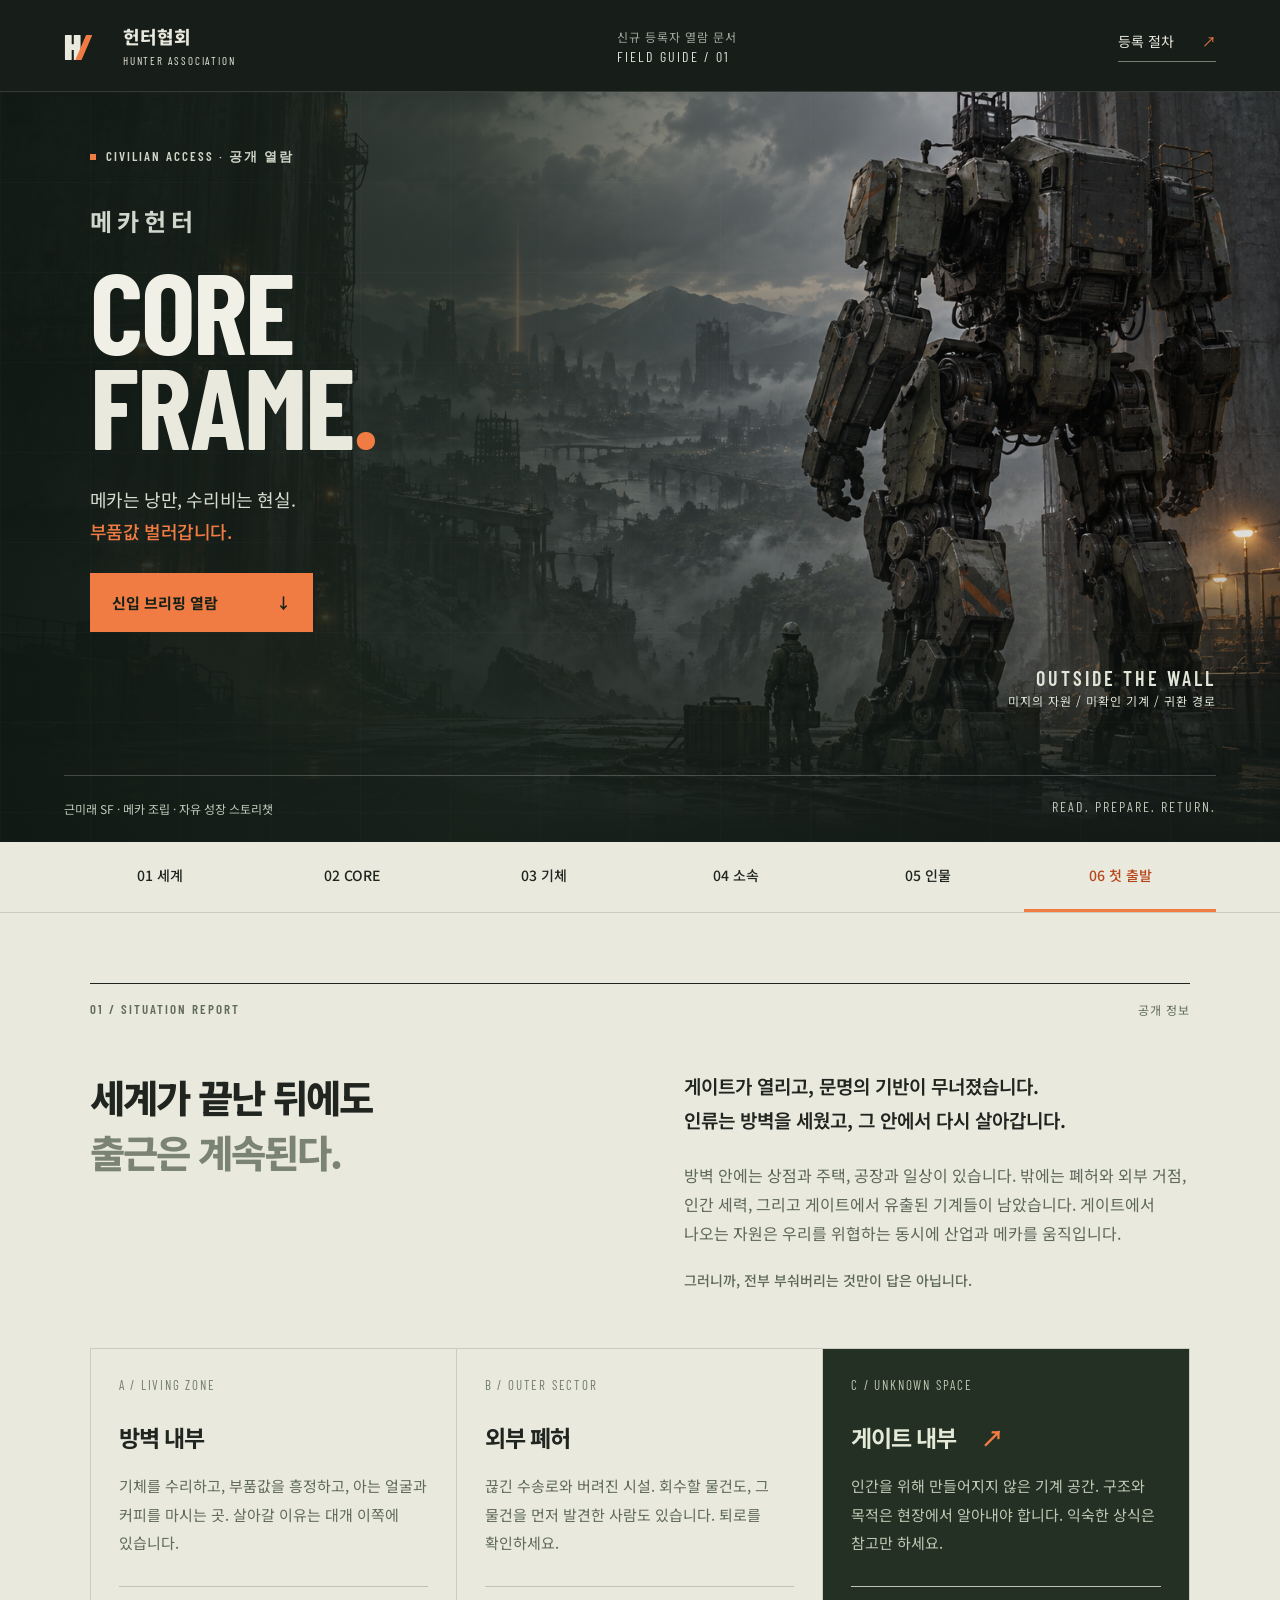
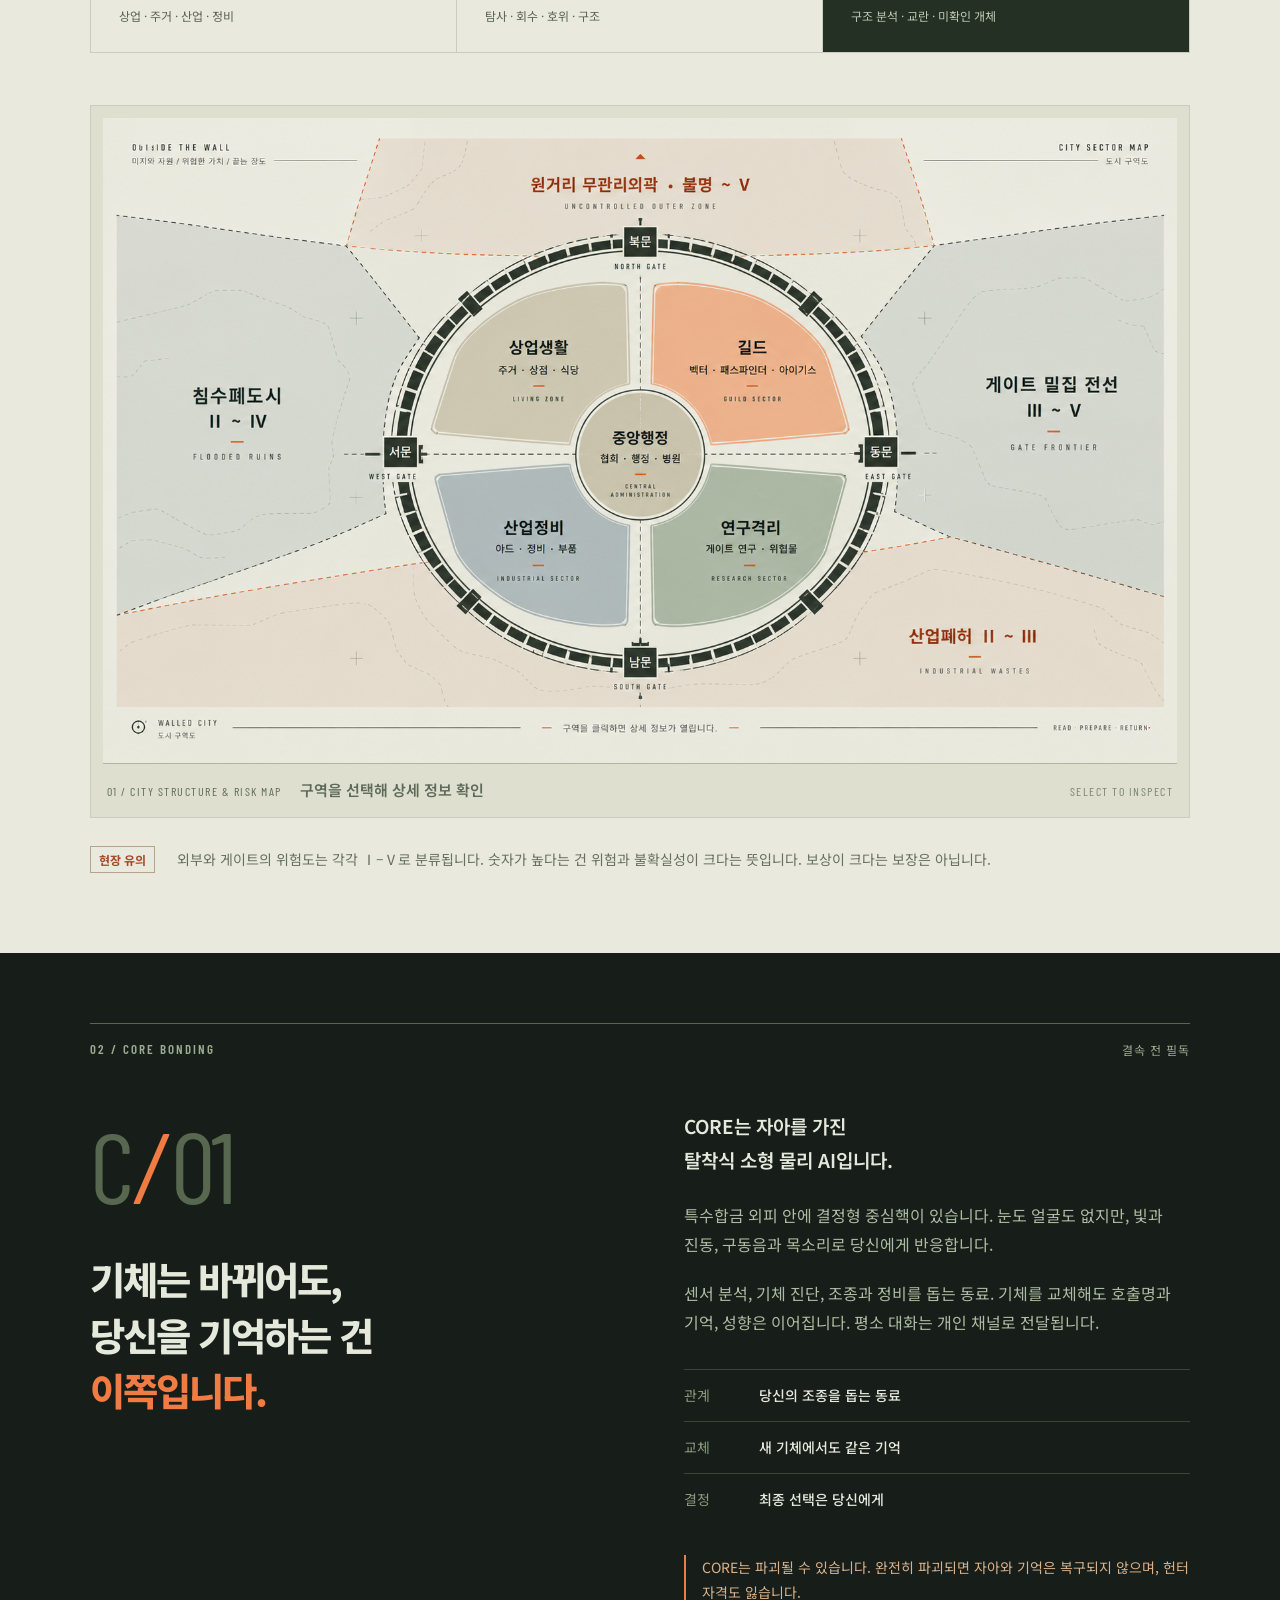
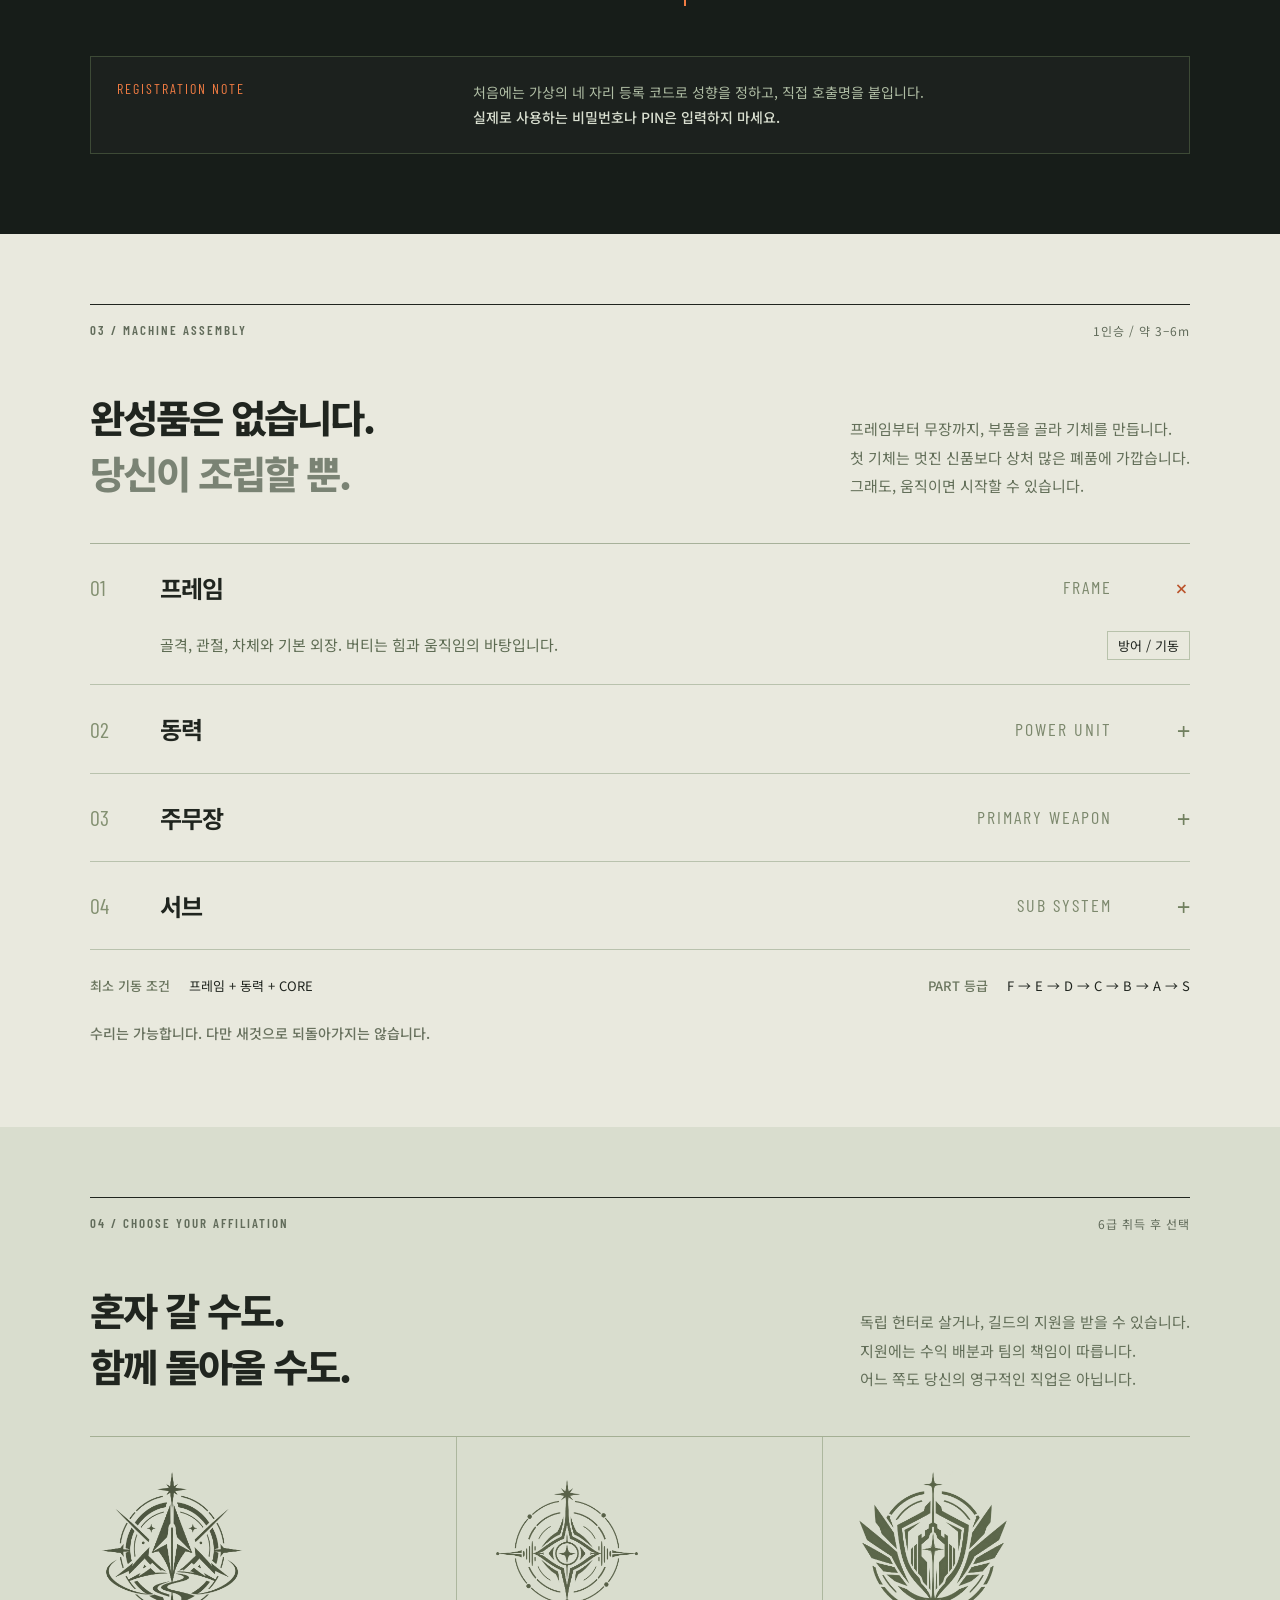
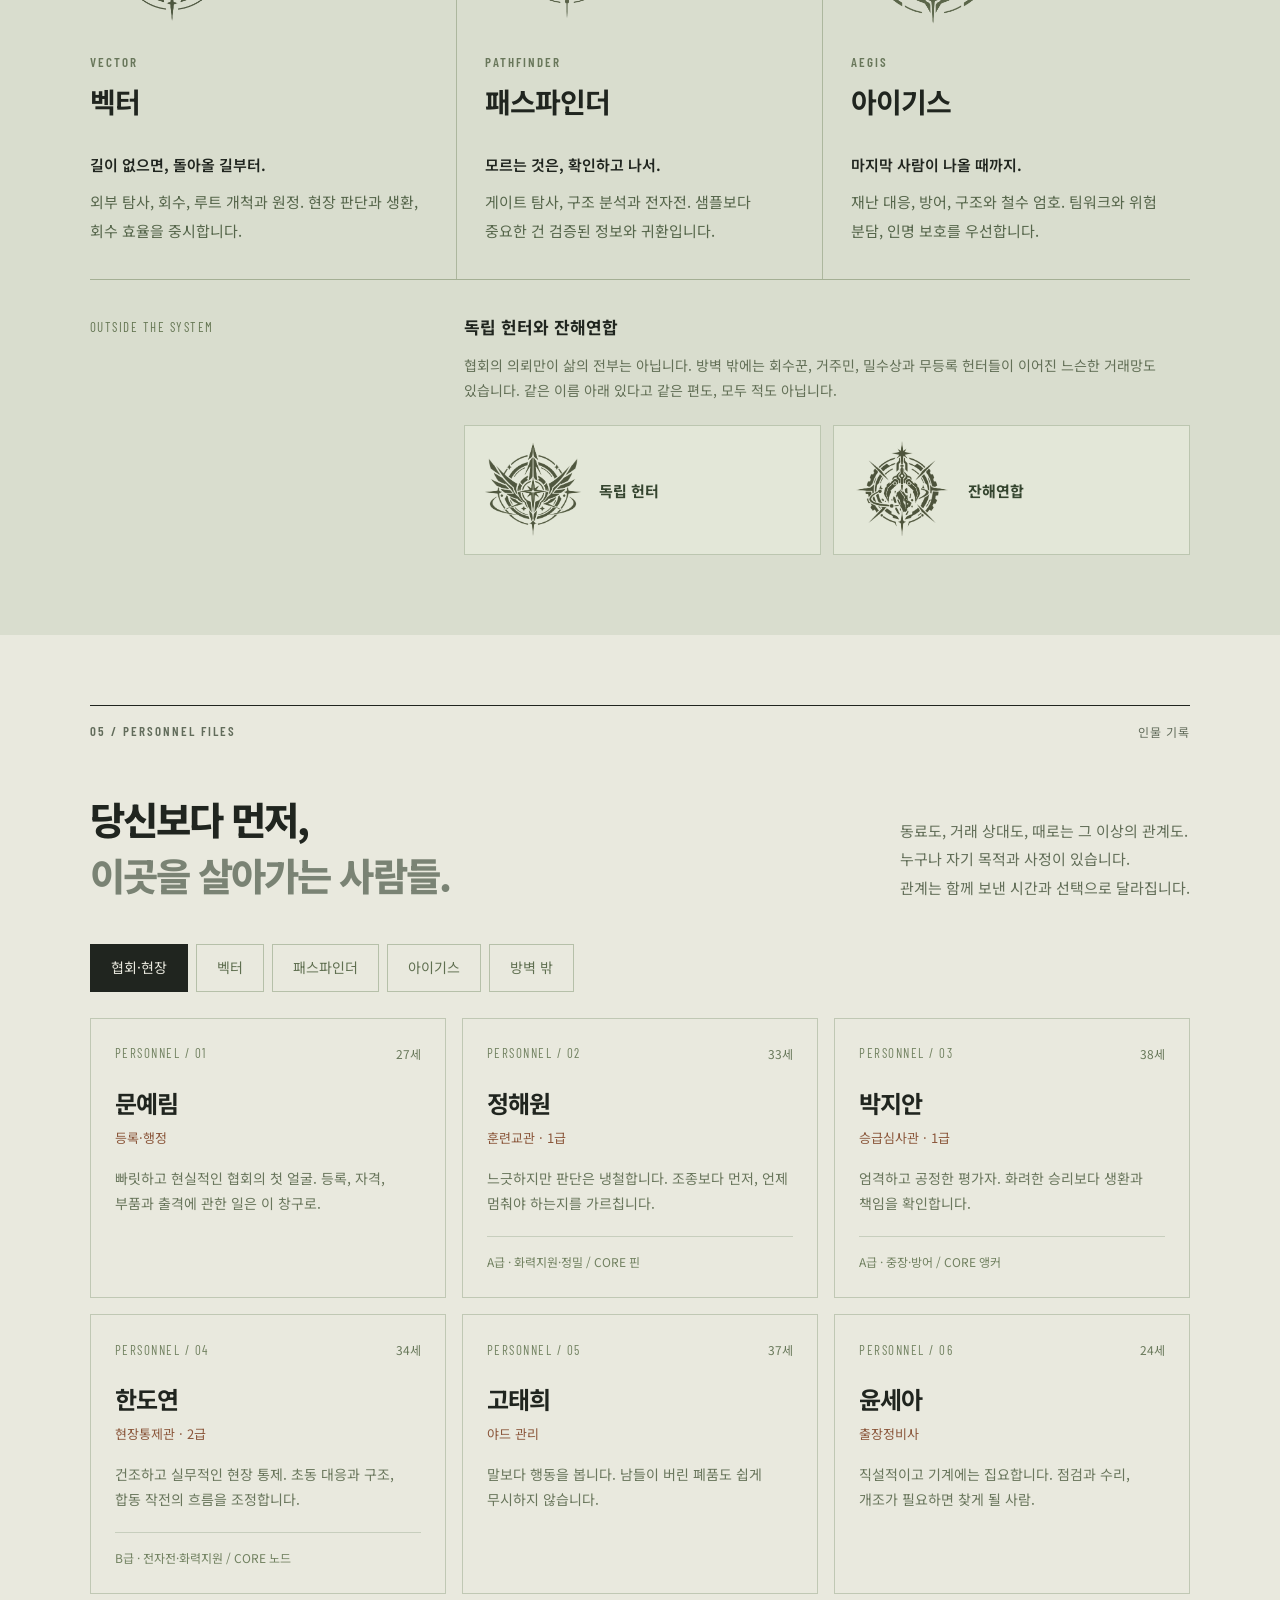
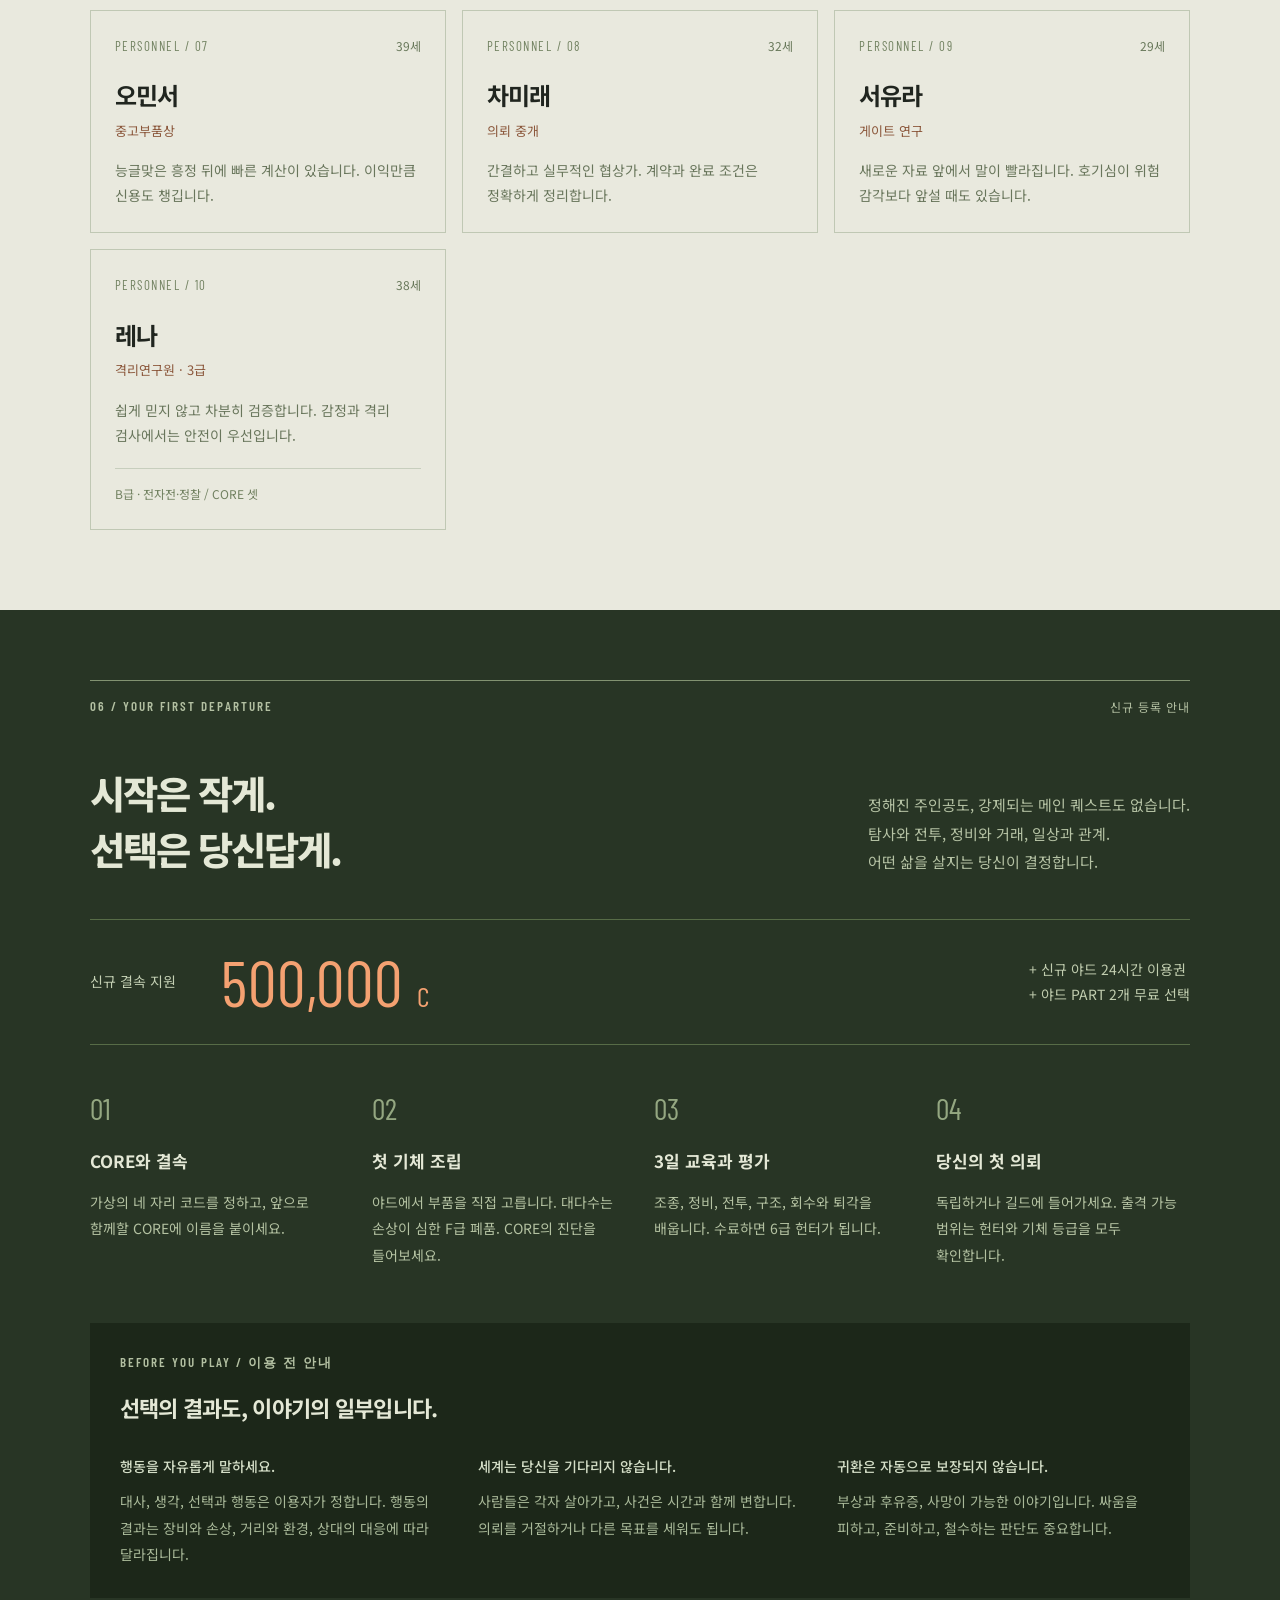
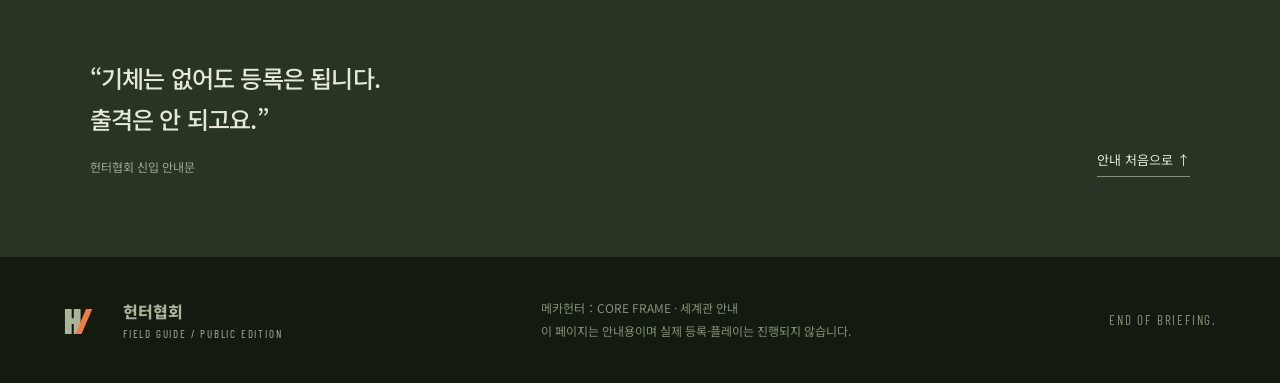
==== commit 9d9d669a: "Display supplied emblems for five factions" ====
--- a/CORE FRAME/index.html
+++ b/CORE FRAME/index.html
@@ -6,7 +6,7 @@
 <meta name="theme-color" content="#171b19"><meta name="description" content="방벽 너머, 당신의 기체와 CORE가 기다린다. 헌터협회 신입을 위한 세계관 현장 안내.">
 <title>메카헌터：CORE FRAME — 신입 현장 안내</title>
 <link rel="icon" type="image/svg+xml" href="data:image/svg+xml,%3Csvg xmlns='http://www.w3.org/2000/svg' viewBox='0 0 32 32'%3E%3Crect width='32' height='32' rx='3' fill='%23171b19'/%3E%3Cpath d='M7 7v18h5v-7h8v7h5V7h-5v7h-8V7Z' fill='%23ed743c'/%3E%3C/svg%3E">
-<link rel="stylesheet" href="HOMEPAGE.css?v=map-zones-20261011b">
+<link rel="stylesheet" href="HOMEPAGE.css?v=faction-emblems-20261011">
 </head>
 <body>
 <a class="skip" href="#briefing">본문으로 이동</a>
@@ -14,12 +14,12 @@
 <main id="top">
 <section class="hero has-art" aria-labelledby="hero-title"><div class="hero-grid" aria-hidden="true"></div><div class="hero-copy"><p class="eyebrow"><span class="live-dot"></span> CIVILIAN ACCESS · 공개 열람</p><p class="hero-kicker">메카헌터</p><h1 id="hero-title" class="game-title">CORE<br><em>FRAME</em><span class="title-period">.</span></h1><p class="hero-tagline">메카는 낭만, 수리비는 현실.<br><strong>부품값 벌러갑니다.</strong></p><a class="primary" href="#briefing">신입 브리핑 열람 <span>↓</span></a></div><div class="hero-caption"><span>OUTSIDE THE WALL</span><span>미지의 자원 / 미확인 기계 / 귀환 경로</span></div><div class="hero-bottom"><span>근미래 SF · 메카 조립 · 자유 성장 스토리챗</span><span>READ. PREPARE. RETURN.</span></div></section>
 <nav class="section-nav" aria-label="현장 안내 목차"><a href="#briefing">01 세계</a><a href="#core">02 CORE</a><a href="#mech">03 기체</a><a href="#factions">04 소속</a><a href="#people">05 인물</a><a href="#onboarding">06 첫 출발</a></nav>
-<section class="section paper" id="briefing"><div class="section-heading"><p class="eyebrow">01 / SITUATION REPORT</p><span class="classification">공개 정보</span></div><div class="intro-grid"><h2>세계가 끝난 뒤에도<br><span class="muted">출근은 계속된다.</span></h2><div><p class="lead">게이트가 열리고, 문명의 기반이 무너졌습니다.<br>인류는 방벽을 세웠고, 그 안에서 다시 살아갑니다.</p><p>방벽 안에는 상점과 주택, 공장과 일상이 있습니다. 밖에는 폐허와 외부 거점, 인간 세력, 그리고 게이트에서 유출된 기계들이 남았습니다. 게이트에서 나오는 자원은 우리를 위협하는 동시에 산업과 메카를 움직입니다.</p><p class="margin-note">그러니까, 전부 부숴버리는 것만이 답은 아닙니다.</p></div></div><div class="zone-grid"><article><span class="zone-no">A / LIVING ZONE</span><h3>방벽 내부</h3><p>기체를 수리하고, 부품값을 흥정하고, 아는 얼굴과 커피를 마시는 곳. 살아갈 이유는 대개 이쪽에 있습니다.</p><span class="zone-tag">상업 · 주거 · 산업 · 정비</span></article><article><span class="zone-no">B / OUTER SECTOR</span><h3>외부 폐허</h3><p>끊긴 수송로와 버려진 시설. 회수할 물건도, 그 물건을 먼저 발견한 사람도 있습니다. 퇴로를 확인하세요.</p><span class="zone-tag">탐사 · 회수 · 호위 · 구조</span></article><article class="zone-dark"><span class="zone-no">C / UNKNOWN SPACE</span><h3>게이트 내부 <span>↗</span></h3><p>인간을 위해 만들어지지 않은 기계 공간. 구조와 목적은 현장에서 알아내야 합니다. 익숙한 상식은 참고만 하세요.</p><span class="zone-tag">구조 분석 · 교란 · 미확인 개체</span></article></div><div class="city-map" aria-label="방벽도시 인터랙티브 지도"><div class="city-map-visual original-map-visual"><img src="city-sector-map.png" alt="방벽도시 내부와 외부 위험 구역 지도"><svg class="map-interaction" viewBox="0 0 1619 971" xmlns="http://www.w3.org/2000/svg" aria-label="지도 구역 선택"><path class="map-zone-hit map-zone-north" data-map="north" role="button" tabindex="0" aria-label="원거리 무관리외곽 구역 보기" d="M 418 30 L 1202 30 L 1252 193 Q 1050 220 980 195 Q 810 144 640 195 Q 540 220 368 193 Z"></path><path class="map-zone-hit map-zone-west" data-map="west" role="button" tabindex="0" aria-label="침수폐도시 구역 보기" d="M 20 146 L 368 194 L 477 329 Q 432 415 425 505 Q 430 605 472 674 L 20 743 Z"></path><path class="map-zone-hit map-zone-east" data-map="east" role="button" tabindex="0" aria-label="게이트 밀집 전선 구역 보기" d="M 1252 194 L 1599 146 L 1599 720 L 1148 636 Q 1198 520 1148 378 Z"></path><path class="map-zone-hit map-zone-southeast" data-map="southeast" role="button" tabindex="0" aria-label="산업폐허 구역 보기" d="M 1148 637 L 1599 721 L 1599 888 L 1106 888 L 1092 769 Q 1124 708 1148 637 Z"></path><path class="map-zone-hit map-zone-wall" data-map="wall" role="button" tabindex="0" aria-label="외곽방벽 구역 보기" d="M 810 174 A 383 332 0 1 1 809.9 174 Z M 810 209 A 348 298 0 1 0 809.9 209 Z" fill-rule="evenodd"></path><path class="map-zone-hit map-zone-commercial" data-map="commercial" role="button" tabindex="0" aria-label="상업생활 구역 보기" d="M 789 250 L 790 410 Q 734 432 706 491 L 496 474 Q 507 324 629 274 Q 716 241 789 250 Z"></path><path class="map-zone-hit map-zone-guild" data-map="guild" role="button" tabindex="0" aria-label="길드 구역 보기" d="M 830 250 Q 950 234 1040 298 Q 1100 350 1124 474 L 914 490 Q 889 436 830 410 Z"></path><path class="map-zone-hit map-zone-industry" data-map="industry" role="button" tabindex="0" aria-label="산업정비 구역 보기" d="M 503 538 L 706 523 Q 738 575 790 593 L 788 762 Q 650 770 563 668 Q 521 618 503 538 Z"></path><path class="map-zone-hit map-zone-research" data-map="research" role="button" tabindex="0" aria-label="연구격리 구역 보기" d="M 829 593 Q 882 574 914 522 L 1118 539 Q 1098 681 992 736 Q 917 767 831 761 Z"></path><path class="map-zone-hit map-zone-central" data-map="central" role="button" tabindex="0" aria-label="중앙행정 구역 보기" d="M 810 408 A 98 98 0 1 1 809.9 408 Z"></path></svg></div><div class="map-caption"><span>01 / CITY STRUCTURE &amp; RISK MAP</span><b>구역을 선택해 상세 정보 확인</b><small>SELECT TO INSPECT</small></div><aside class="map-detail map-side-panel" id="map-detail" role="region" aria-labelledby="map-detail-title" aria-live="polite" hidden><button class="map-panel-close" type="button" aria-label="구역 정보 닫기">×</button><span class="map-detail-kicker"></span><h3 id="map-detail-title"></h3><div class="map-switch"><label for="map-zone-picker">다른 구역 보기</label><select id="map-zone-picker"><optgroup label="방벽도시"><option value="central">중앙행정</option><option value="commercial">상업생활</option><option value="guild">길드</option><option value="industry">산업정비</option><option value="research">연구격리</option><option value="wall">외곽방벽</option></optgroup><optgroup label="도시 바깥"><option value="north">원거리 무관리외곽</option><option value="west">침수폐도시</option><option value="east">게이트 밀집 전선</option><option value="southeast">산업폐허</option></optgroup></select></div><p class="map-facilities"></p><p class="map-description"></p><dl class="map-facts"></dl></aside></div><div class="warning-strip"><b>현장 유의</b><p>외부와 게이트의 위험도는 각각 Ⅰ–Ⅴ로 분류됩니다. 숫자가 높다는 건 위험과 불확실성이 크다는 뜻입니다. 보상이 크다는 보장은 아닙니다.</p></div></section>
+<section class="section paper" id="briefing"><div class="section-heading"><p class="eyebrow">01 / SITUATION REPORT</p><span class="classification">공개 정보</span></div><div class="intro-grid"><h2>세계가 끝난 뒤에도<br><span class="muted">출근은 계속된다.</span></h2><div><p class="lead">게이트가 열리고, 문명의 기반이 무너졌습니다.<br>인류는 방벽을 세웠고, 그 안에서 다시 살아갑니다.</p><p>방벽 안에는 상점과 주택, 공장과 일상이 있습니다. 밖에는 폐허와 외부 거점, 인간 세력, 그리고 게이트에서 유출된 기계들이 남았습니다. 게이트에서 나오는 자원은 우리를 위협하는 동시에 산업과 메카를 움직입니다.</p><p class="margin-note">그러니까, 전부 부숴버리는 것만이 답은 아닙니다.</p></div></div><div class="zone-grid"><article><span class="zone-no">A / LIVING ZONE</span><h3>방벽 내부</h3><p>기체를 수리하고, 부품값을 흥정하고, 아는 얼굴과 커피를 마시는 곳. 살아갈 이유는 대개 이쪽에 있습니다.</p><span class="zone-tag">상업 · 주거 · 산업 · 정비</span></article><article><span class="zone-no">B / OUTER SECTOR</span><h3>외부 폐허</h3><p>끊긴 수송로와 버려진 시설. 회수할 물건도, 그 물건을 먼저 발견한 사람도 있습니다. 퇴로를 확인하세요.</p><span class="zone-tag">탐사 · 회수 · 호위 · 구조</span></article><article class="zone-dark"><span class="zone-no">C / UNKNOWN SPACE</span><h3>게이트 내부 <span>↗</span></h3><p>인간을 위해 만들어지지 않은 기계 공간. 구조와 목적은 현장에서 알아내야 합니다. 익숙한 상식은 참고만 하세요.</p><span class="zone-tag">구조 분석 · 교란 · 미확인 개체</span></article></div><div class="city-map" aria-label="방벽도시 인터랙티브 지도"><div class="city-map-visual original-map-visual"><img src="city-sector-map.png" alt="방벽도시 내부와 외부 위험 구역 지도"><svg class="map-interaction" viewBox="0 0 1619 971" xmlns="http://www.w3.org/2000/svg" aria-label="지도 구역 선택"><path class="map-zone-hit map-zone-north" data-map="north" role="button" tabindex="0" aria-label="원거리 무관리외곽 구역 보기" d="M 418 30 L 1202 30 L 1252 193 Q 1050 220 980 195 Q 810 144 640 195 Q 540 220 368 193 Z"></path><path class="map-zone-hit map-zone-west" data-map="west" role="button" tabindex="0" aria-label="침수폐도시 구역 보기" d="M 20 146 L 368 194 L 477 329 Q 432 415 425 505 Q 430 605 472 674 L 20 743 Z"></path><path class="map-zone-hit map-zone-east" data-map="east" role="button" tabindex="0" aria-label="게이트 밀집 전선 구역 보기" d="M 1252 194 L 1599 146 L 1599 720 L 1148 636 Q 1198 520 1148 378 Z"></path><path class="map-zone-hit map-zone-southeast" data-map="southeast" role="button" tabindex="0" aria-label="산업폐허 구역 보기" d="M 1148 637 L 1599 721 L 1599 888 L 1106 888 L 1092 769 Q 1124 708 1148 637 Z"></path><path class="map-zone-hit map-zone-wall" data-map="wall" role="button" tabindex="0" aria-label="외곽방벽 구역 보기" d="M 810 174 A 383 331 0 1 1 810 836 A 383 331 0 1 1 810 174 Z M 810 207 A 348 298 0 1 0 810 803 A 348 298 0 1 0 810 207 Z" fill-rule="evenodd"></path><path class="map-zone-hit map-zone-commercial" data-map="commercial" role="button" tabindex="0" aria-label="상업생활 구역 보기" d="M 789 250 L 790 410 Q 734 432 706 491 L 496 474 Q 507 324 629 274 Q 716 241 789 250 Z"></path><path class="map-zone-hit map-zone-guild" data-map="guild" role="button" tabindex="0" aria-label="길드 구역 보기" d="M 830 250 Q 950 234 1040 298 Q 1100 350 1124 474 L 914 490 Q 889 436 830 410 Z"></path><path class="map-zone-hit map-zone-industry" data-map="industry" role="button" tabindex="0" aria-label="산업정비 구역 보기" d="M 503 538 L 706 523 Q 738 575 790 593 L 788 762 Q 650 770 563 668 Q 521 618 503 538 Z"></path><path class="map-zone-hit map-zone-research" data-map="research" role="button" tabindex="0" aria-label="연구격리 구역 보기" d="M 829 593 Q 882 574 914 522 L 1118 539 Q 1098 681 992 736 Q 917 767 831 761 Z"></path><path class="map-zone-hit map-zone-central" data-map="central" role="button" tabindex="0" aria-label="중앙행정 구역 보기" d="M 810 408 A 98 98 0 1 1 810 604 A 98 98 0 1 1 810 408 Z"></path></svg></div><div class="map-caption"><span>01 / CITY STRUCTURE &amp; RISK MAP</span><b>구역을 선택해 상세 정보 확인</b><small>SELECT TO INSPECT</small></div><aside class="map-detail map-inline-detail" id="map-detail" role="region" aria-labelledby="map-detail-title" aria-live="polite" hidden><button class="map-panel-close" type="button" aria-label="구역 정보 닫기">×</button><span class="map-detail-kicker"></span><h3 id="map-detail-title"></h3><div class="map-switch"><label for="map-zone-picker">다른 구역 보기</label><select id="map-zone-picker"><optgroup label="방벽도시"><option value="central">중앙행정</option><option value="commercial">상업생활</option><option value="guild">길드</option><option value="industry">산업정비</option><option value="research">연구격리</option><option value="wall">외곽방벽</option></optgroup><optgroup label="도시 바깥"><option value="north">원거리 무관리외곽</option><option value="west">침수폐도시</option><option value="east">게이트 밀집 전선</option><option value="southeast">산업폐허</option></optgroup></select></div><p class="map-facilities"></p><p class="map-description"></p><dl class="map-facts"></dl></aside></div><div class="warning-strip"><b>현장 유의</b><p>외부와 게이트의 위험도는 각각 Ⅰ–Ⅴ로 분류됩니다. 숫자가 높다는 건 위험과 불확실성이 크다는 뜻입니다. 보상이 크다는 보장은 아닙니다.</p></div></section>
 <section class="section dark-section" id="core"><div class="section-heading"><p class="eyebrow">02 / CORE BONDING</p><span class="classification">결속 전 필독</span></div><div class="core-layout"><div><span class="large-index">C<span>∕</span>01</span><h2>기체는 바뀌어도,<br>당신을 기억하는 건<br><em>이쪽입니다.</em></h2></div><div class="core-copy"><p class="lead">CORE는 자아를 가진<br>탈착식 소형 물리 AI입니다.</p><p>특수합금 외피 안에 결정형 중심핵이 있습니다. 눈도 얼굴도 없지만, 빛과 진동, 구동음과 목소리로 당신에게 반응합니다.</p><p>센서 분석, 기체 진단, 조종과 정비를 돕는 동료. 기체를 교체해도 호출명과 기억, 성향은 이어집니다. 평소 대화는 개인 채널로 전달됩니다.</p><div class="core-facts"><div><span>관계</span><strong>당신의 조종을 돕는 동료</strong></div><div><span>교체</span><strong>새 기체에서도 같은 기억</strong></div><div><span>결정</span><strong>최종 선택은 당신에게</strong></div></div><p class="core-caution">CORE는 파괴될 수 있습니다. 완전히 파괴되면 자아와 기억은 복구되지 않으며, 헌터 자격도 잃습니다.</p></div></div><div class="terminal-note"><span>REGISTRATION NOTE</span><p>처음에는 가상의 네 자리 등록 코드로 성향을 정하고, 직접 호출명을 붙입니다.<br><strong>실제로 사용하는 비밀번호나 PIN은 입력하지 마세요.</strong></p></div></section>
 <section class="section paper" id="mech"><div class="section-heading"><p class="eyebrow">03 / MACHINE ASSEMBLY</p><span class="classification">1인승 / 약 3–6m</span></div><div class="split-heading"><h2>완성품은 없습니다.<br><span class="muted">당신이 조립할 뿐.</span></h2><p>프레임부터 무장까지, 부품을 골라 기체를 만듭니다.<br>첫 기체는 멋진 신품보다 상처 많은 폐품에 가깝습니다.<br>그래도, 움직이면 시작할 수 있습니다.</p></div><div class="assembly-list"><details open><summary><span>01</span><h3>프레임</h3><span class="part-en">FRAME</span><b>+</b></summary><div class="part-content"><p>골격, 관절, 차체와 기본 외장. 버티는 힘과 움직임의 바탕입니다.</p><span>방어 / 기동</span></div></details><details><summary><span>02</span><h3>동력</h3><span class="part-en">POWER UNIT</span><b>+</b></summary><div class="part-content"><p>엔진과 발전·구동계. 무거운 짐을 견인하고, 고부하 동작을 지탱합니다.</p><span>출력 / 기동</span></div></details><details><summary><span>03</span><h3>주무장</h3><span class="part-en">PRIMARY WEAPON</span><b>+</b></summary><div class="part-content"><p>공격과 관통, 파괴를 담당합니다. 사거리와 지형, 자신이 할 일을 생각하고 고르세요.</p><span>화력</span></div></details><details><summary><span>04</span><h3>서브</h3><span class="part-en">SUB SYSTEM</span><b>+</b></summary><div class="part-content"><p>부품 기능에 따라 보조 성능과 전술적 특징이 달라집니다. 필요한 장비가 실제로 달려 있어야 사용할 수 있습니다.</p><span>보조 기능 / 전술</span></div></details></div><div class="mech-footer"><p><b>최소 기동 조건</b> 프레임 + 동력 + CORE</p><p><b>PART 등급</b> F → E → D → C → B → A → S</p></div><p class="margin-note">수리는 가능합니다. 다만 새것으로 되돌아가지는 않습니다.</p></section>
-<section class="section light-section" id="factions"><div class="section-heading"><p class="eyebrow">04 / CHOOSE YOUR AFFILIATION</p><span class="classification">6급 취득 후 선택</span></div><div class="split-heading"><h2>혼자 갈 수도.<br>함께 돌아올 수도.</h2><p>독립 헌터로 살거나, 길드의 지원을 받을 수 있습니다.<br>지원에는 수익 배분과 팀의 책임이 따릅니다.<br>어느 쪽도 당신의 영구적인 직업은 아닙니다.</p></div><div class="faction-grid"><article><span class="faction-symbol" aria-hidden="true">↗</span><p class="eyebrow">VECTOR</p><h3>벡터</h3><p class="faction-line">길이 없으면, 돌아올 길부터.</p><p>외부 탐사, 회수, 루트 개척과 원정. 현장 판단과 생환, 회수 효율을 중시합니다.</p></article><article><span class="faction-symbol" aria-hidden="true">⌖</span><p class="eyebrow">PATHFINDER</p><h3>패스파인더</h3><p class="faction-line">모르는 것은, 확인하고 나서.</p><p>게이트 탐사, 구조 분석과 전자전. 샘플보다 중요한 건 검증된 정보와 귀환입니다.</p></article><article><span class="faction-symbol" aria-hidden="true">⊓</span><p class="eyebrow">AEGIS</p><h3>아이기스</h3><p class="faction-line">마지막 사람이 나올 때까지.</p><p>재난 대응, 방어, 구조와 철수 엄호. 팀워크와 위험 분담, 인명 보호를 우선합니다.</p></article></div><div class="independent"><span>OUTSIDE THE SYSTEM</span><div><h3>독립 헌터와 잔해연합</h3><p>협회의 의뢰만이 삶의 전부는 아닙니다. 방벽 밖에는 회수꾼, 거주민, 밀수상과 무등록 헌터들이 이어진 느슨한 거래망도 있습니다. 같은 이름 아래 있다고 같은 편도, 모두 적도 아닙니다.</p></div></div></section>
+<section class="section light-section" id="factions"><div class="section-heading"><p class="eyebrow">04 / CHOOSE YOUR AFFILIATION</p><span class="classification">6급 취득 후 선택</span></div><div class="split-heading"><h2>혼자 갈 수도.<br>함께 돌아올 수도.</h2><p>독립 헌터로 살거나, 길드의 지원을 받을 수 있습니다.<br>지원에는 수익 배분과 팀의 책임이 따릅니다.<br>어느 쪽도 당신의 영구적인 직업은 아닙니다.</p></div><div class="faction-grid"><article><div class="faction-emblem"><img src="emblem-vector.png" alt="벡터 문장" loading="lazy" decoding="async"></div><p class="eyebrow">VECTOR</p><h3>벡터</h3><p class="faction-line">길이 없으면, 돌아올 길부터.</p><p>외부 탐사, 회수, 루트 개척과 원정. 현장 판단과 생환, 회수 효율을 중시합니다.</p></article><article><div class="faction-emblem"><img src="emblem-pathfinder.png" alt="패스파인더 문장" loading="lazy" decoding="async"></div><p class="eyebrow">PATHFINDER</p><h3>패스파인더</h3><p class="faction-line">모르는 것은, 확인하고 나서.</p><p>게이트 탐사, 구조 분석과 전자전. 샘플보다 중요한 건 검증된 정보와 귀환입니다.</p></article><article><div class="faction-emblem"><img src="emblem-aegis.png" alt="아이기스 문장" loading="lazy" decoding="async"></div><p class="eyebrow">AEGIS</p><h3>아이기스</h3><p class="faction-line">마지막 사람이 나올 때까지.</p><p>재난 대응, 방어, 구조와 철수 엄호. 팀워크와 위험 분담, 인명 보호를 우선합니다.</p></article></div><div class="independent"><span>OUTSIDE THE SYSTEM</span><div><h3>독립 헌터와 잔해연합</h3><p>협회의 의뢰만이 삶의 전부는 아닙니다. 방벽 밖에는 회수꾼, 거주민, 밀수상과 무등록 헌터들이 이어진 느슨한 거래망도 있습니다. 같은 이름 아래 있다고 같은 편도, 모두 적도 아닙니다.</p><div class="outside-emblems"><figure><img src="emblem-independent.png" alt="독립 헌터 문장" loading="lazy" decoding="async"><figcaption>독립 헌터</figcaption></figure><figure><img src="emblem-scrap-union.png" alt="잔해연합 문장" loading="lazy" decoding="async"><figcaption>잔해연합</figcaption></figure></div></div></div></section>
 <section class="section paper" id="people"><div class="section-heading"><p class="eyebrow">05 / PERSONNEL FILES</p><span class="classification">인물 기록</span></div><div class="split-heading"><h2>당신보다 먼저,<br><span class="muted">이곳을 살아가는 사람들.</span></h2><p>동료도, 거래 상대도, 때로는 그 이상의 관계도.<br>누구나 자기 목적과 사정이 있습니다.<br>관계는 함께 보낸 시간과 선택으로 달라집니다.</p></div><div class="people-tabs" role="tablist" aria-label="인물 소속"><button role="tab" aria-selected="true" aria-controls="personnel" id="tab-association" data-group="association">협회·현장</button><button role="tab" aria-selected="false" aria-controls="personnel" id="tab-vector" data-group="vector" tabindex="-1">벡터</button><button role="tab" aria-selected="false" aria-controls="personnel" id="tab-pathfinder" data-group="pathfinder" tabindex="-1">패스파인더</button><button role="tab" aria-selected="false" aria-controls="personnel" id="tab-aegis" data-group="aegis" tabindex="-1">아이기스</button><button role="tab" aria-selected="false" aria-controls="personnel" id="tab-outside" data-group="outside" tabindex="-1">방벽 밖</button></div><div class="people-grid" id="personnel" role="tabpanel" aria-labelledby="tab-association" tabindex="0"></div><noscript><p>문예림 — 등록·행정. 정해원 — 훈련교관. 윤세아 — 출장정비사. 각자의 자리에서 당신과 만나게 됩니다.</p></noscript></section>
 <section class="section onboarding" id="onboarding"><div class="section-heading"><p class="eyebrow">06 / YOUR FIRST DEPARTURE</p><span class="classification">신규 등록 안내</span></div><div class="split-heading"><h2>시작은 작게.<br>선택은 당신답게.</h2><p>정해진 주인공도, 강제되는 메인 퀘스트도 없습니다.<br>탐사와 전투, 정비와 거래, 일상과 관계.<br>어떤 삶을 살지는 당신이 결정합니다.</p></div><div class="start-grant"><span>신규 결속 지원</span><strong>500,000 <small>C</small></strong><span>+ 신규 야드 24시간 이용권<br>+ 야드 PART 2개 무료 선택</span></div><ol class="steps"><li><span>01</span><div><h3>CORE와 결속</h3><p>가상의 네 자리 코드를 정하고, 앞으로 함께할 CORE에 이름을 붙이세요.</p></div></li><li><span>02</span><div><h3>첫 기체 조립</h3><p>야드에서 부품을 직접 고릅니다. 대다수는 손상이 심한 F급 폐품. CORE의 진단을 들어보세요.</p></div></li><li><span>03</span><div><h3>3일 교육과 평가</h3><p>조종, 정비, 전투, 구조, 회수와 퇴각을 배웁니다. 수료하면 6급 헌터가 됩니다.</p></div></li><li><span>04</span><div><h3>당신의 첫 의뢰</h3><p>독립하거나 길드에 들어가세요. 출격 가능 범위는 헌터와 기체 등급을 모두 확인합니다.</p></div></li></ol><div class="play-guide"><p class="eyebrow">BEFORE YOU PLAY / 이용 전 안내</p><h3>선택의 결과도, 이야기의 일부입니다.</h3><div class="guide-columns"><p><b>행동을 자유롭게 말하세요.</b>대사, 생각, 선택과 행동은 이용자가 정합니다. 행동의 결과는 장비와 손상, 거리와 환경, 상대의 대응에 따라 달라집니다.</p><p><b>세계는 당신을 기다리지 않습니다.</b>사람들은 각자 살아가고, 사건은 시간과 함께 변합니다. 의뢰를 거절하거나 다른 목표를 세워도 됩니다.</p><p><b>귀환은 자동으로 보장되지 않습니다.</b>부상과 후유증, 사망이 가능한 이야기입니다. 싸움을 피하고, 준비하고, 철수하는 판단도 중요합니다.</p></div></div><div class="closing"><p>“기체는 없어도 등록은 됩니다.<br>출격은 안 되고요.”</p><span>헌터협회 신입 안내문</span><a href="#top">안내 처음으로 ↑</a></div></section>
 </main><footer><a class="brand" href="#top"><span class="brand-mark">H<span>∕</span></span><span>헌터협회<small>FIELD GUIDE / PUBLIC EDITION</small></span></a><p>메카헌터：CORE FRAME · 세계관 안내<br>이 페이지는 안내용이며 실제 등록·플레이는 진행되지 않습니다.</p><span>END OF BRIEFING.</span></footer>
-<script src="HOMEPAGE.js?v=map-zones-20261011b"></script>
+<script src="HOMEPAGE.js?v=map-inline-20261011fix"></script>
 </body></html>
--- a/CORE FRAME/HOMEPAGE.css
+++ b/CORE FRAME/HOMEPAGE.css
@@ -29,23 +29,32 @@
 .original-map-visual .map-hotspot.is-selected{transform:translate(-50%,-50%)}
 .original-map-visual .map-hotspot.is-selected{border:2px solid #fff4ce;background:var(--orange);color:#18231f;box-shadow:0 0 0 4px #f17c4388,0 0 20px #f17c4388}
 .city-map .map-detail[hidden]{display:none!important}
-.city-map .map-detail.map-side-panel{position:fixed;z-index:30;top:96px;right:20px;bottom:auto;left:auto;width:min(380px,calc(100vw - 40px));max-height:calc(100dvh - 116px);overflow:auto;margin:0;padding:28px;background:#edf0e1;color:var(--ink);border:1px solid #899681;box-shadow:0 18px 55px #101a14a8;backdrop-filter:none}
+.city-map .map-detail.map-inline-detail{position:relative;z-index:auto;top:auto;right:auto;bottom:auto;left:auto;width:100%;max-height:none;overflow:visible;margin:14px 0 0;padding:28px;background:#edf0e1;color:var(--ink);border:1px solid #899681;box-shadow:none;backdrop-filter:none;scroll-margin-top:80px}
 .city-map .map-caption{padding-right:4px}
 .map-panel-close{position:absolute;top:12px;right:12px;width:34px;height:34px;border:1px solid #899681;background:#263025;color:#f2f0e4;font-size:25px;line-height:1;cursor:pointer}
 .map-panel-close:hover,.map-panel-close:focus-visible{background:var(--orange);color:#162018}
-.city-map .map-detail.map-side-panel h3{font-size:28px;margin:6px 34px 10px 0}
-.city-map .map-detail.map-side-panel p{font-size:15px;line-height:1.75;margin:0}
-.city-map .map-detail.map-side-panel .map-facilities{font-weight:700;color:#875035;padding-bottom:14px;border-bottom:1px solid #c3c9b8}
-.city-map .map-detail.map-side-panel .map-description{margin-top:14px}
-.city-map .map-detail.map-side-panel .map-facts{display:grid;grid-template-columns:auto 1fr;gap:5px 14px;border-top:1px solid #c3c9b8;margin:18px 0 0;padding-top:12px;font-size:14px}
+.city-map .map-detail.map-inline-detail h3{font-size:28px;margin:6px 34px 10px 0}
+.city-map .map-detail.map-inline-detail p{font-size:15px;line-height:1.75;margin:0}
+.city-map .map-detail.map-inline-detail .map-facilities{font-weight:700;color:#875035;padding-bottom:14px;border-bottom:1px solid #c3c9b8}
+.city-map .map-detail.map-inline-detail .map-description{margin-top:14px}
+.city-map .map-detail.map-inline-detail .map-facts{display:grid;grid-template-columns:auto 1fr;gap:5px 14px;border-top:1px solid #c3c9b8;margin:18px 0 0;padding-top:12px;font-size:14px}
 .map-facts dt{color:#69775b;font-weight:700}.map-facts dd{margin:0}
-@media(max-width:760px){.city-map .map-detail.map-side-panel{position:fixed;top:auto;right:0;bottom:0;left:0;width:100%;max-height:min(68dvh,500px);padding:26px 24px 30px;border-radius:18px 18px 0 0;border-bottom:0;box-shadow:0 -12px 40px #101a14aa}.city-map .map-detail.map-side-panel h3{font-size:24px}}
+@media(max-width:760px){.city-map .map-detail.map-inline-detail{position:relative;top:auto;right:auto;bottom:auto;left:auto;width:100%;max-height:none;padding:20px 18px;border-radius:0;border:1px solid #899681;box-shadow:none}.city-map .map-detail.map-inline-detail h3{font-size:24px}}
 
 /* City sector map: fixed artwork with border-only interactive zones */
 .original-map-visual .map-interaction{position:absolute;inset:0;display:block;width:100%;height:100%;overflow:visible}
 .map-interaction .map-zone-hit{fill:rgba(20,30,20,.001);stroke:transparent;stroke-width:4;vector-effect:non-scaling-stroke;cursor:pointer;pointer-events:all;transition:fill .18s,stroke .18s,filter .18s}
-.map-interaction .map-zone-hit:hover,.map-interaction .map-zone-hit:focus-visible{fill:rgba(241,124,67,.045);stroke:#f17c43;stroke-width:4;filter:drop-shadow(0 0 5px #f17c43aa);outline:none}
+.map-interaction .map-zone-hit:hover,.map-interaction .map-zone-hit:focus-visible{fill:rgba(241,124,67,.035);stroke:#304537;stroke-width:3;filter:drop-shadow(0 0 3px #fff5db);outline:none}
 .map-interaction .map-zone-hit.is-selected,.map-interaction .map-zone-hit.is-selected:hover,.map-interaction .map-zone-hit.is-selected:focus-visible{fill:rgba(241,124,67,.08);stroke:#ed692e;stroke-width:6;filter:drop-shadow(0 0 7px #ed692ebd)}
 .map-interaction .map-zone-wall{fill:rgba(20,30,20,.001)}
 
 .map-switch{display:flex;align-items:center;gap:10px;margin:0 0 15px}.map-switch label{font:600 12px var(--mono);letter-spacing:1px;white-space:nowrap;color:#6a745f}.map-switch select{min-width:0;flex:1;padding:7px 9px;border:1px solid #9da994;background:#f7f7ec;color:#263025;font:600 13px "Noto Sans KR",sans-serif}
+
+/* Faction emblems supplied by the project creator */
+.faction-emblem{width:164px;height:164px;display:flex;align-items:center;justify-content:center;margin:0 0 22px}
+.faction-emblem img{display:block;width:100%;height:100%;object-fit:contain}
+.outside-emblems{display:grid;grid-template-columns:repeat(2,minmax(0,1fr));gap:12px;margin-top:22px}
+.outside-emblems figure{display:flex;align-items:center;gap:16px;margin:0;padding:14px 18px;border:1px solid #bcc6b0;background:#e3e7d8}
+.outside-emblems img{display:block;width:100px;height:100px;flex:none;object-fit:contain}
+.outside-emblems figcaption{font-size:15px;font-weight:700;color:#35452f}
+@media(max-width:760px){.faction-emblem{width:140px;height:140px;margin-bottom:18px}.outside-emblems figure{flex-direction:column;align-items:flex-start;gap:8px;padding:12px}.outside-emblems img{width:86px;height:86px}}
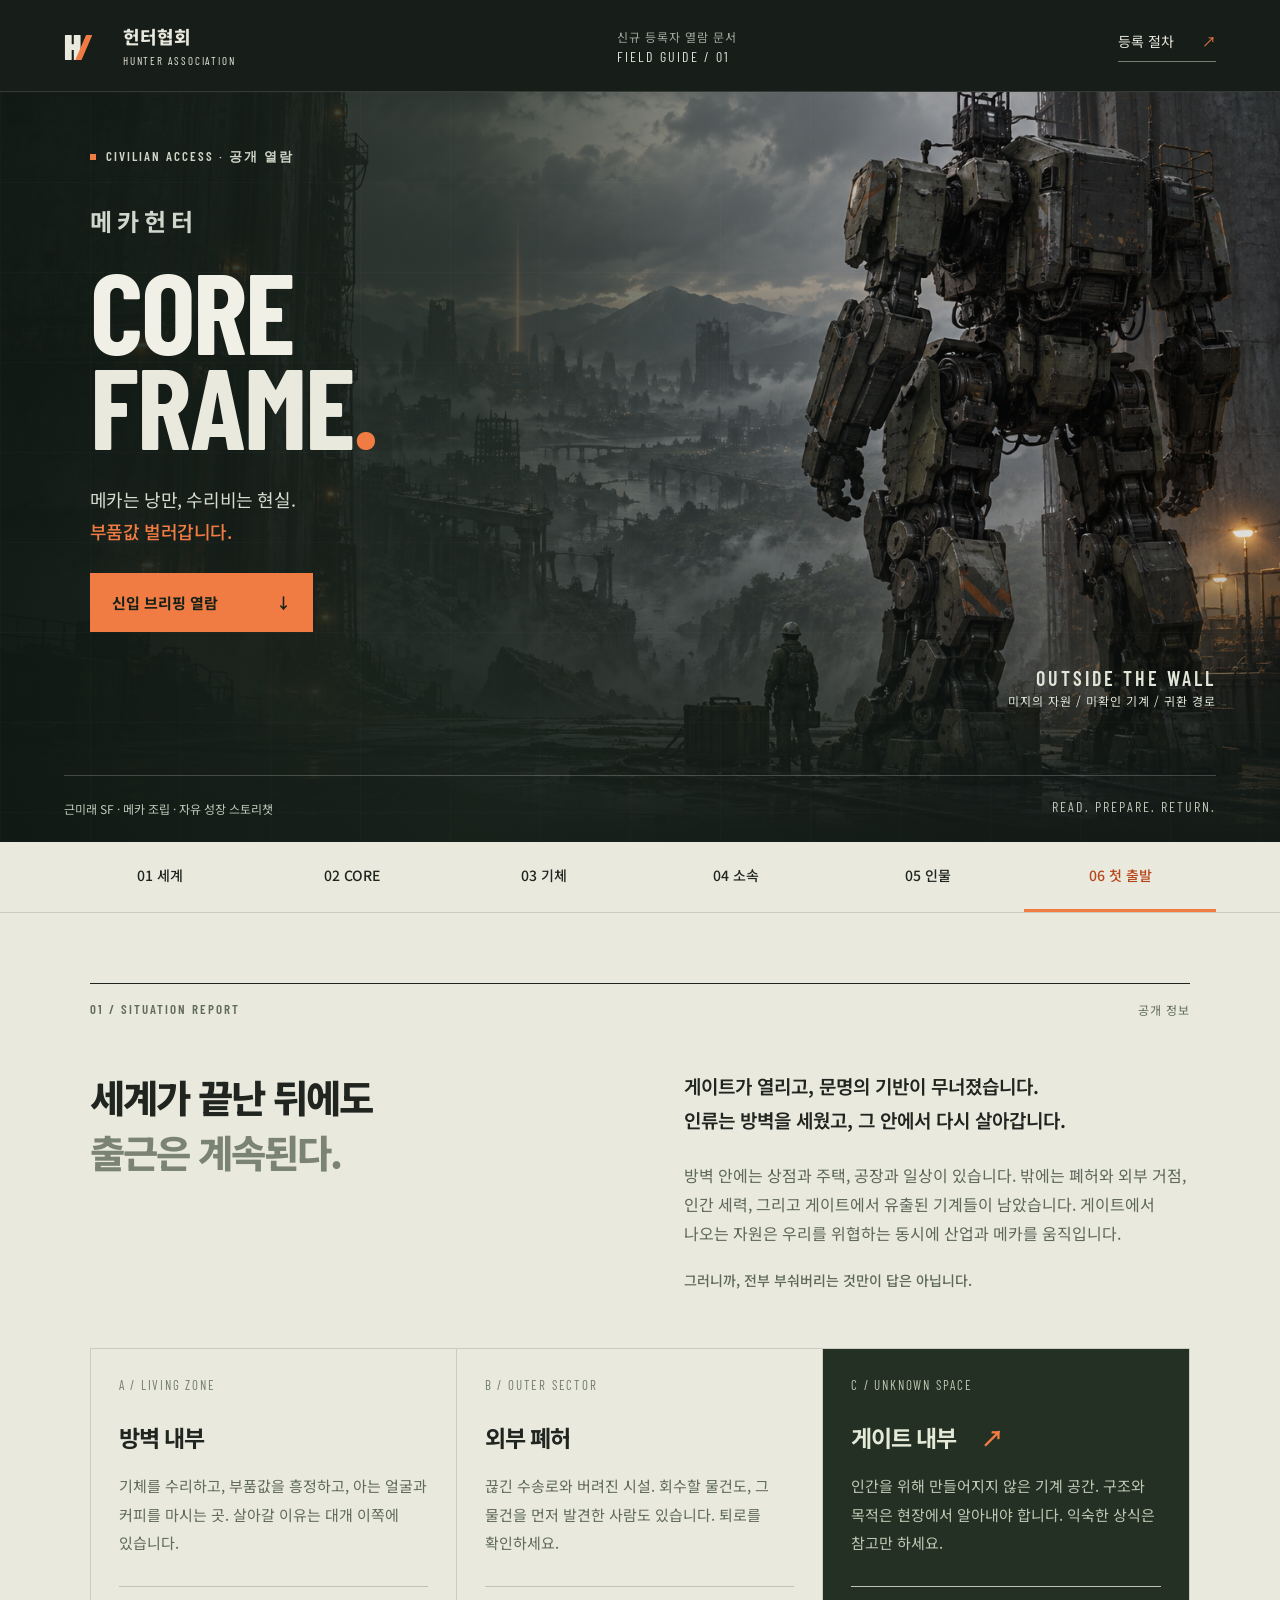
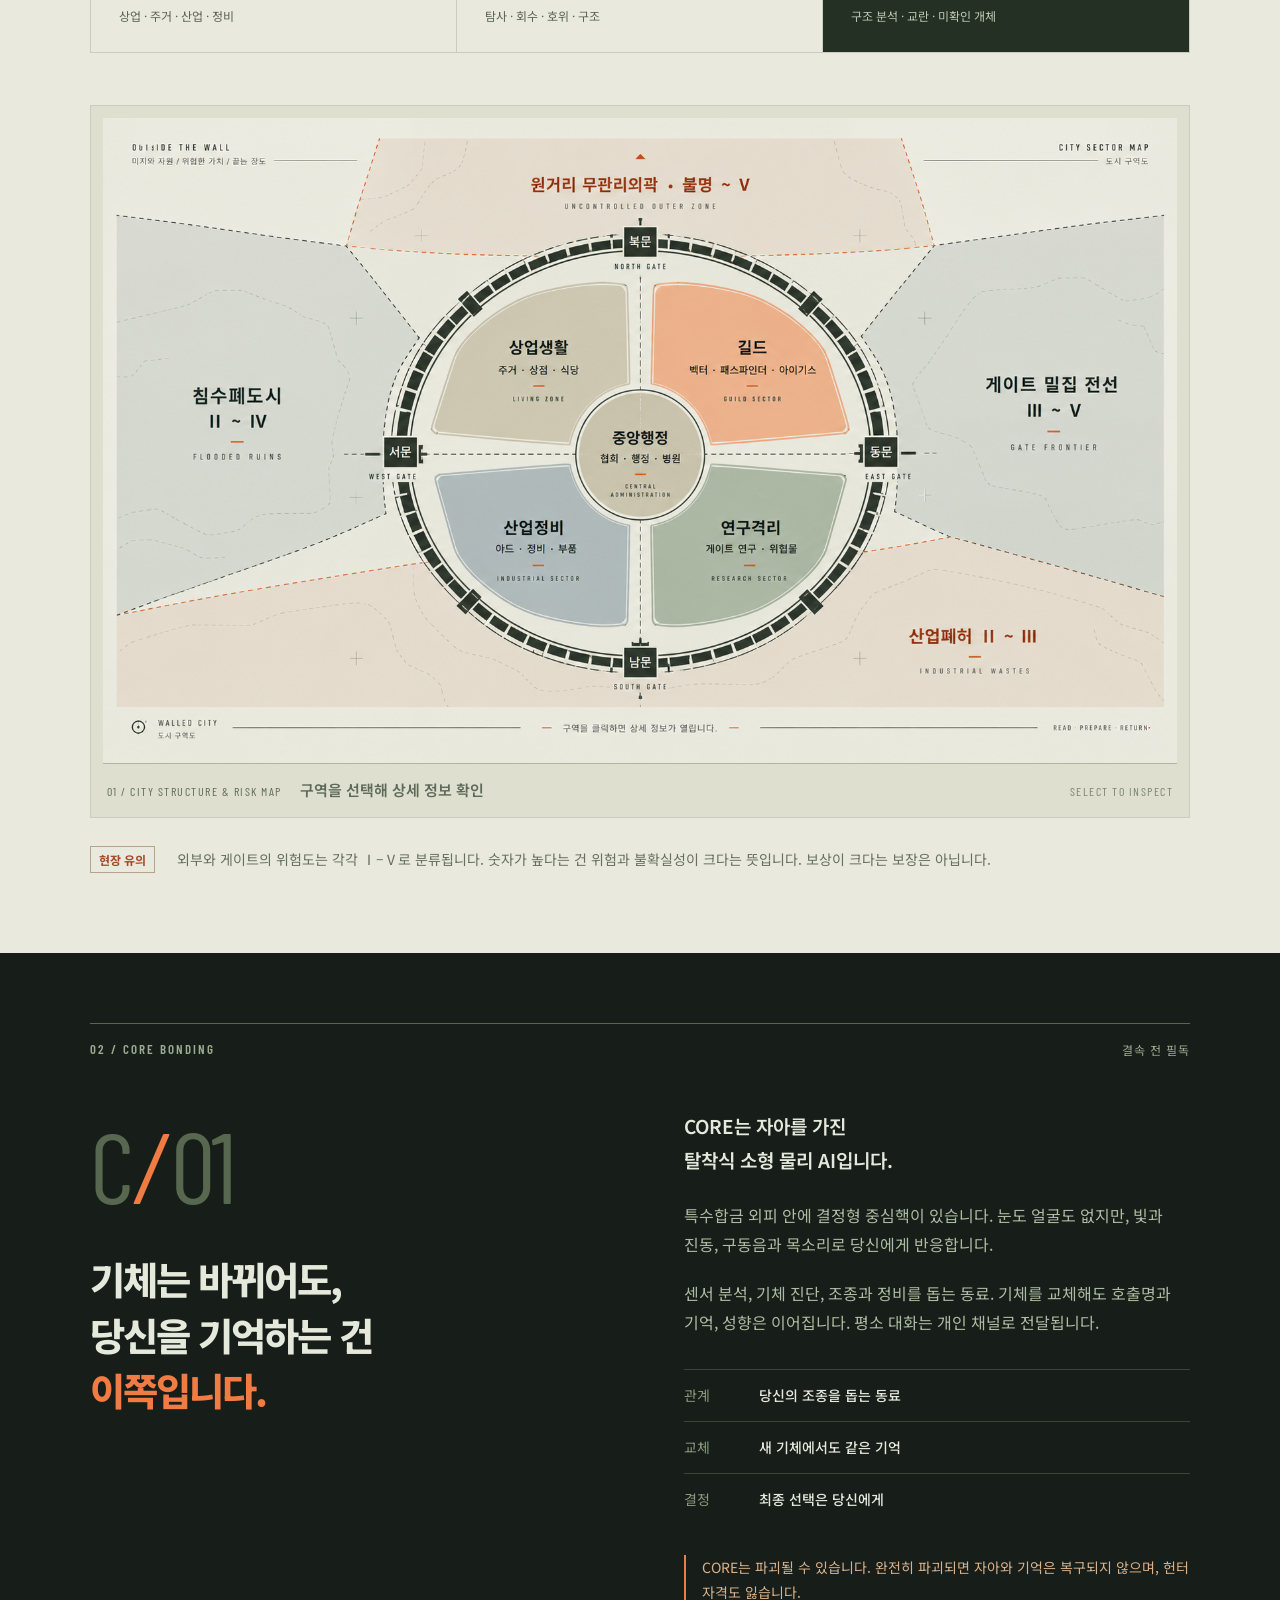
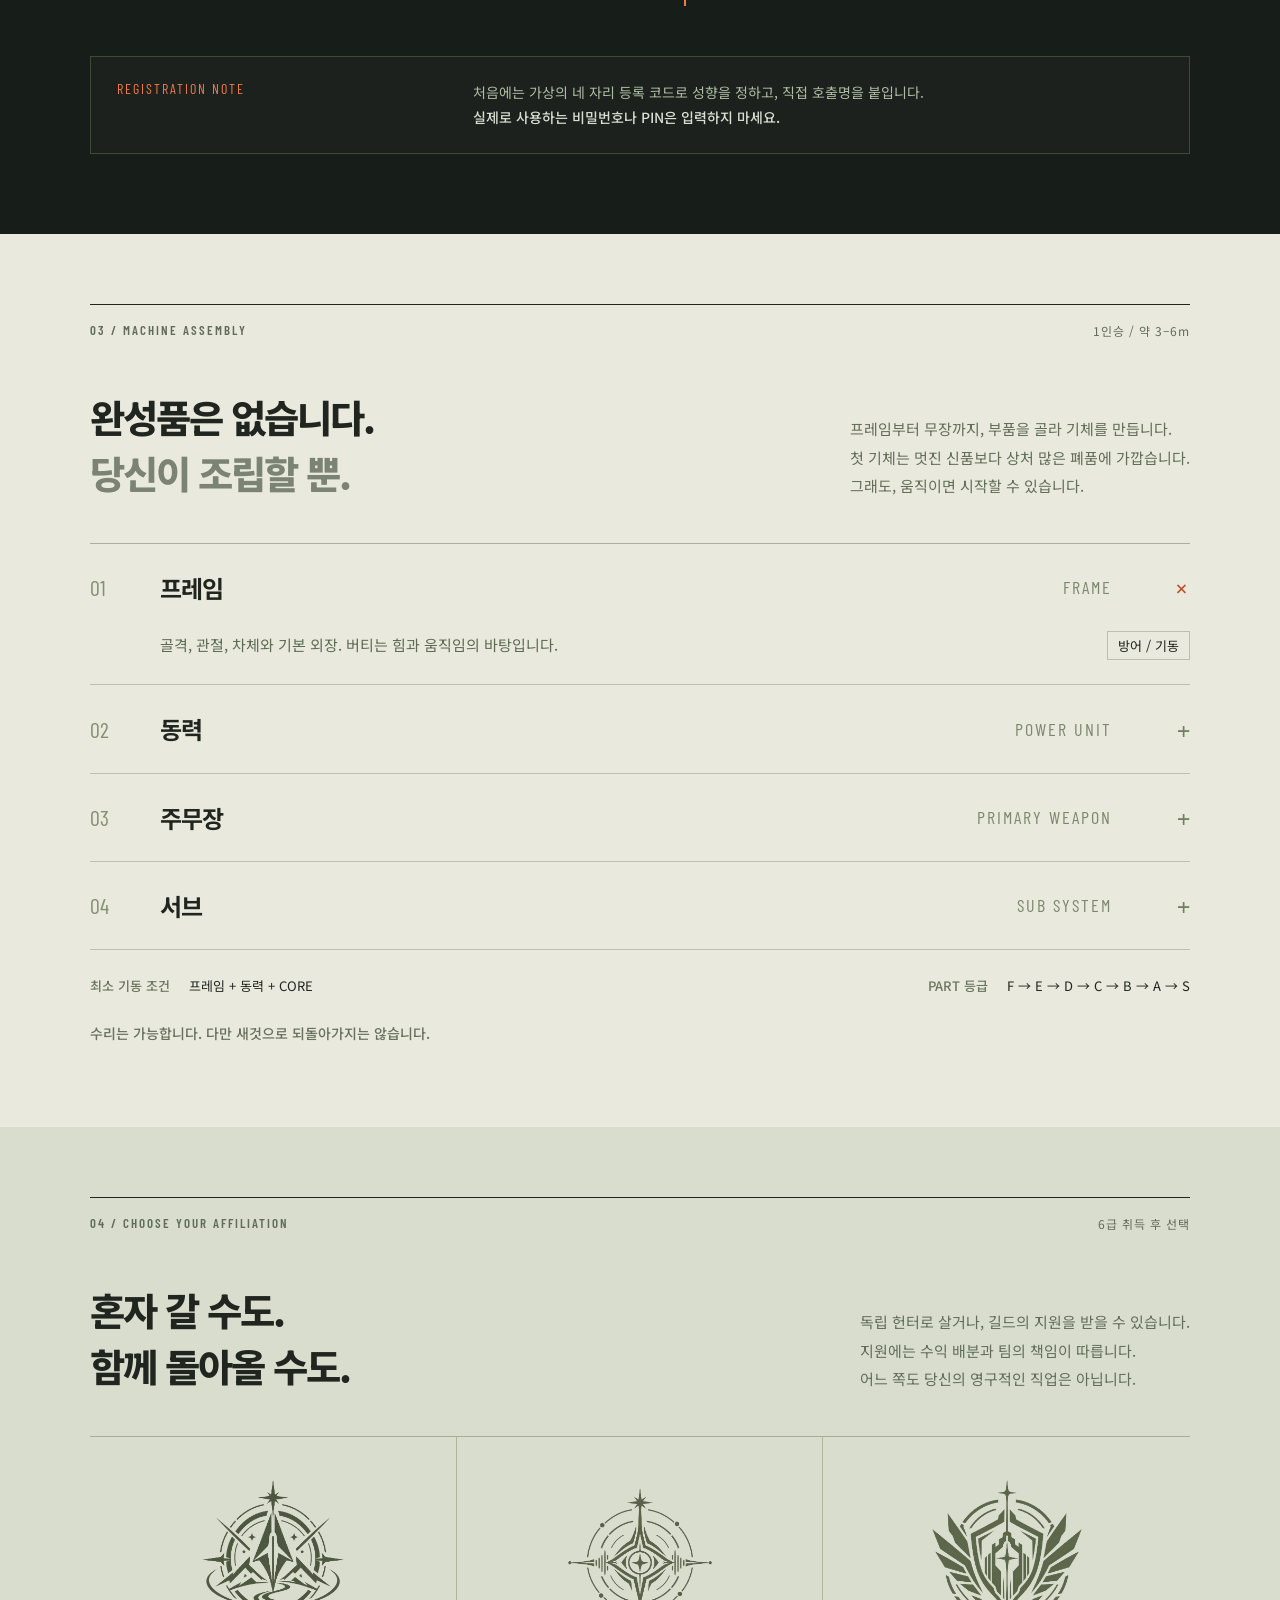
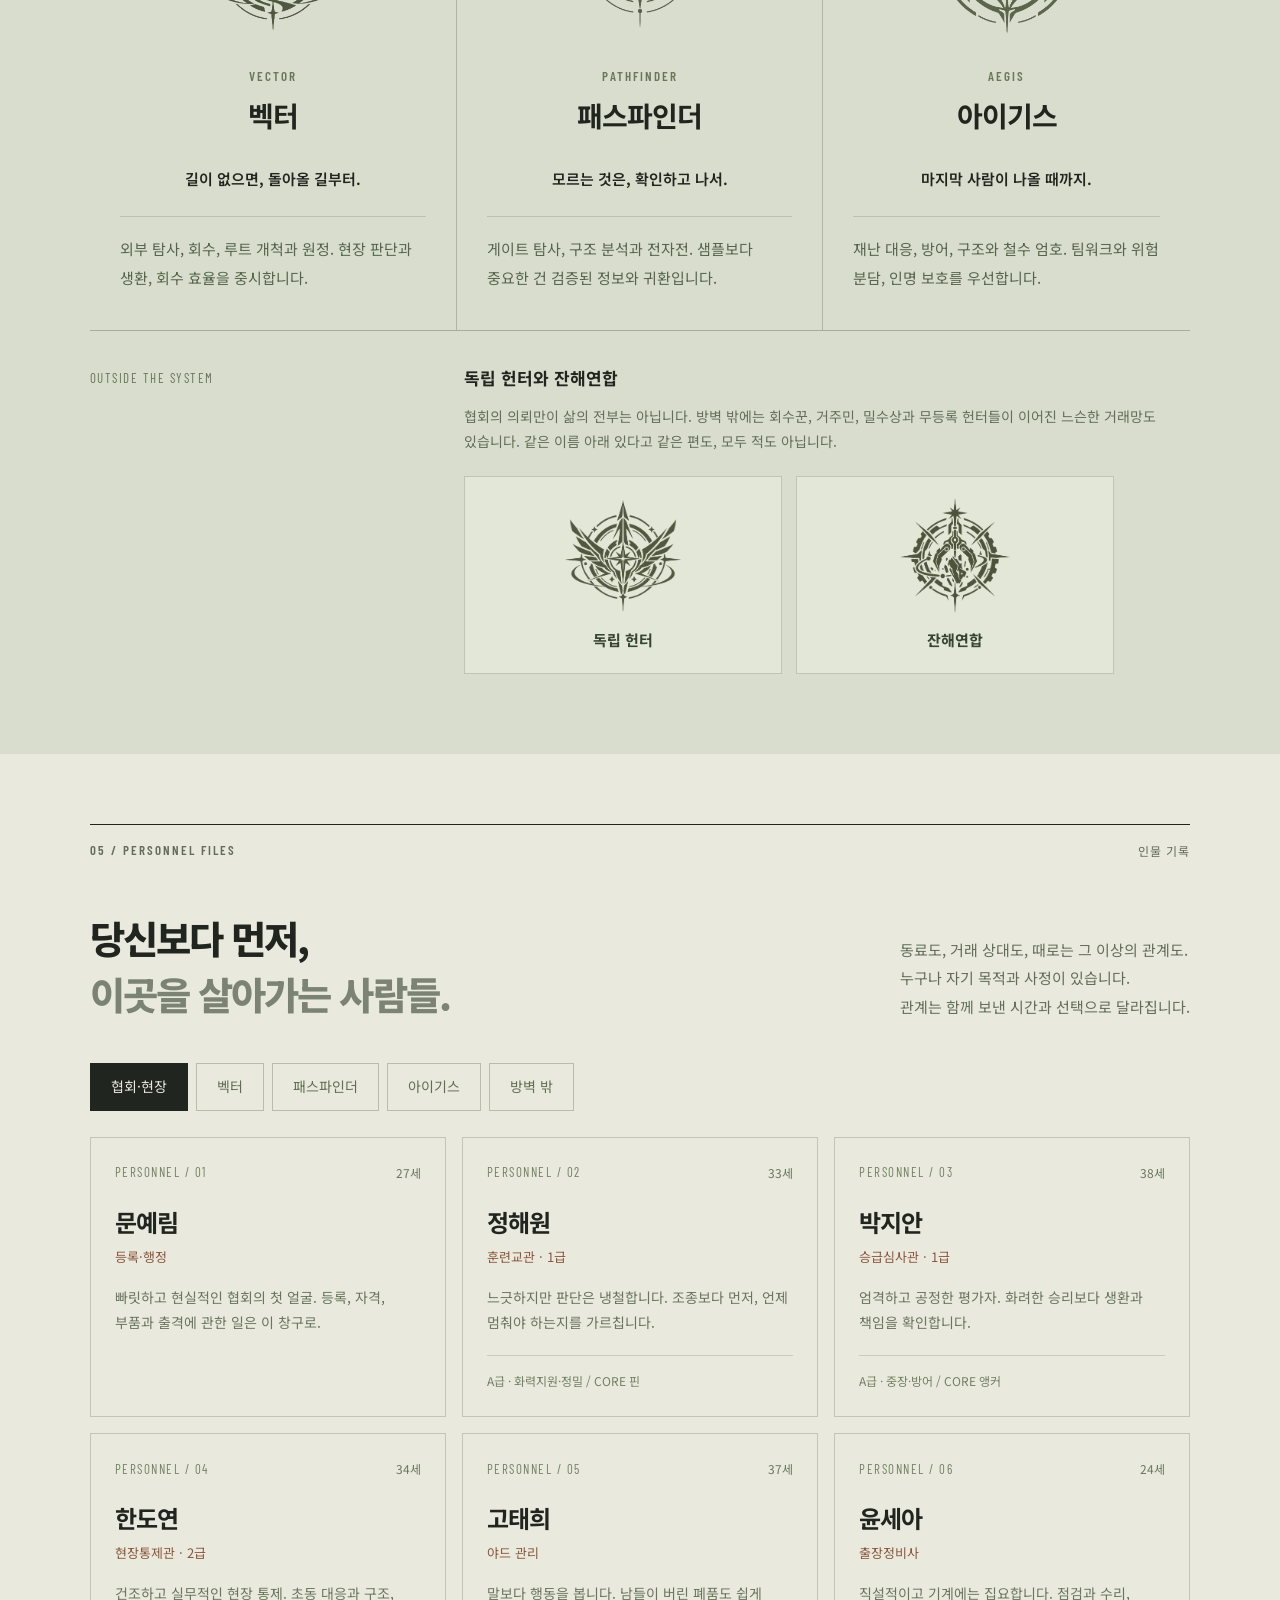
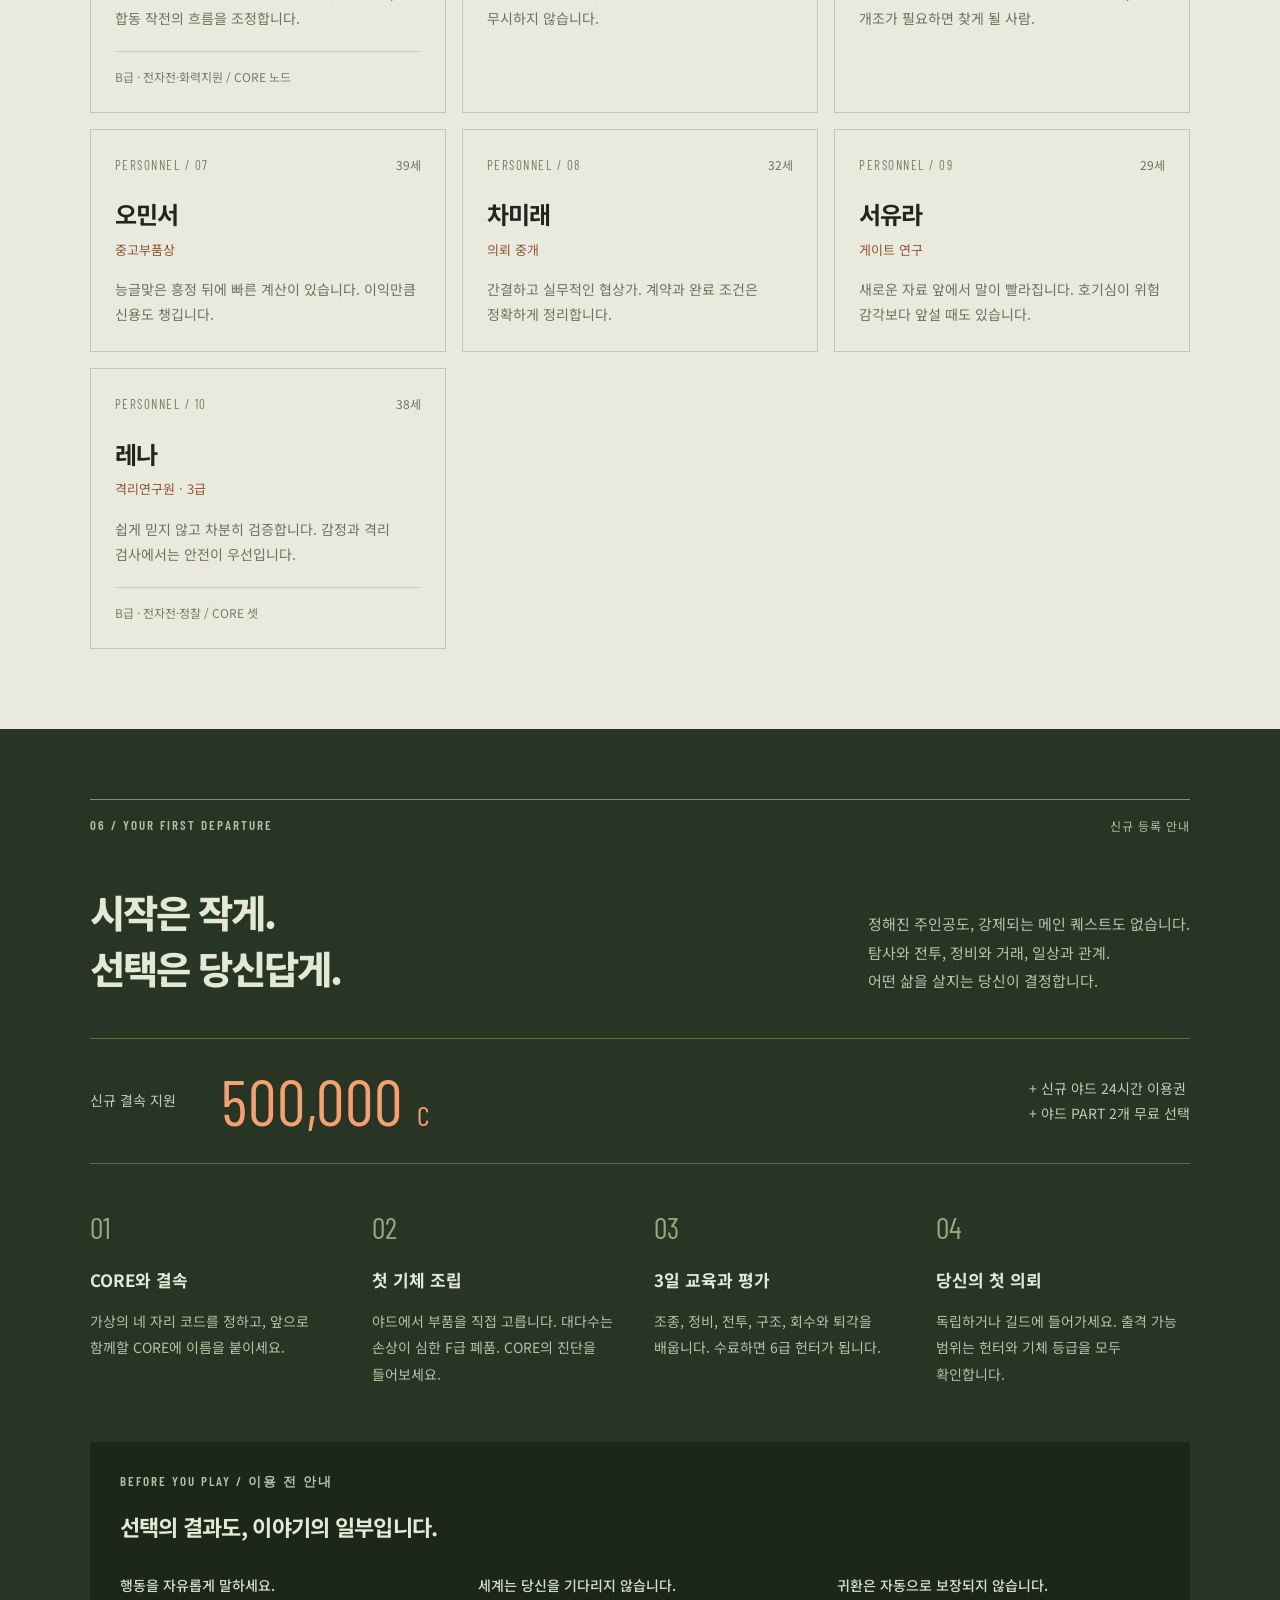
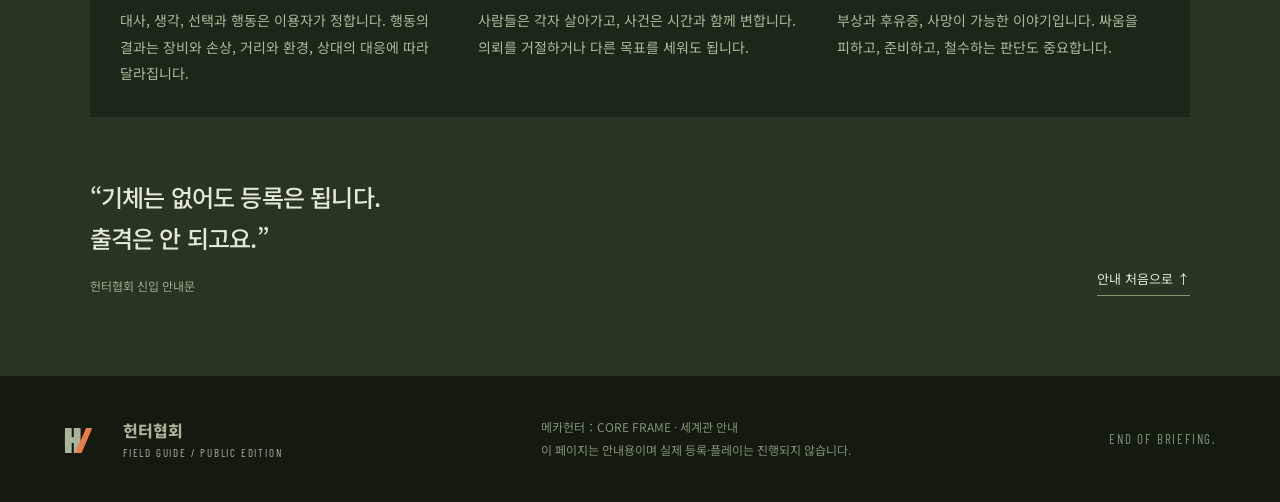
==== commit 5760edb5: "Refresh stylesheet for aligned faction layout" ====
--- a/CORE FRAME/index.html
+++ b/CORE FRAME/index.html
@@ -6,7 +6,7 @@
 <meta name="theme-color" content="#171b19"><meta name="description" content="방벽 너머, 당신의 기체와 CORE가 기다린다. 헌터협회 신입을 위한 세계관 현장 안내.">
 <title>메카헌터：CORE FRAME — 신입 현장 안내</title>
 <link rel="icon" type="image/svg+xml" href="data:image/svg+xml,%3Csvg xmlns='http://www.w3.org/2000/svg' viewBox='0 0 32 32'%3E%3Crect width='32' height='32' rx='3' fill='%23171b19'/%3E%3Cpath d='M7 7v18h5v-7h8v7h5V7h-5v7h-8V7Z' fill='%23ed743c'/%3E%3C/svg%3E">
-<link rel="stylesheet" href="HOMEPAGE.css?v=faction-emblems-20261011">
+<link rel="stylesheet" href="HOMEPAGE.css?v=faction-layout-09685b3">
 </head>
 <body>
 <a class="skip" href="#briefing">본문으로 이동</a>
--- a/CORE FRAME/HOMEPAGE.css
+++ b/CORE FRAME/HOMEPAGE.css
@@ -58,3 +58,39 @@
 .outside-emblems img{display:block;width:100px;height:100px;flex:none;object-fit:contain}
 .outside-emblems figcaption{font-size:15px;font-weight:700;color:#35452f}
 @media(max-width:760px){.faction-emblem{width:140px;height:140px;margin-bottom:18px}.outside-emblems figure{flex-direction:column;align-items:flex-start;gap:8px;padding:12px}.outside-emblems img{width:86px;height:86px}}
+
+/* Balanced faction identities: one visual axis across all cards */
+.faction-grid article,
+.faction-grid article:first-child,
+.faction-grid article:last-child{padding:34px 30px 38px;min-width:0;display:flex;flex-direction:column;align-items:stretch}
+.faction-grid article:not(:last-child){border-right:1px solid #adb79e}
+.faction-emblem{width:100%;height:174px;display:grid;place-items:center;margin:0 0 22px}
+.faction-emblem img{width:166px;height:166px;object-fit:contain}
+.faction-grid article .eyebrow,.faction-grid article h3,.faction-grid article .faction-line{text-align:center}
+.faction-grid article .faction-line{min-height:2.2em}
+.faction-grid article p:last-child{border-top:1px solid #b9c4ac;padding-top:18px;margin-top:18px}
+.outside-emblems{max-width:650px;gap:14px}
+.outside-emblems figure{min-height:194px;display:flex;flex-direction:column;align-items:center;justify-content:center;gap:9px;padding:20px 14px}
+.outside-emblems img{width:120px;height:120px;flex:none}
+.outside-emblems figcaption{text-align:center}
+@media(max-width:900px){
+ .faction-grid{grid-template-columns:1fr}
+ .faction-grid article,.faction-grid article:first-child,.faction-grid article:last-child{display:grid;grid-template-columns:140px minmax(0,1fr);grid-template-rows:auto auto auto 1fr;column-gap:28px;padding:25px 0;border-right:0;border-bottom:1px solid #adb79e}
+ .faction-grid article:not(:last-child){border-right:0}
+ .faction-grid article:last-child{border-bottom:0}
+ .faction-emblem{grid-column:1;grid-row:1/5;width:140px;height:140px;margin:0;align-self:start}
+ .faction-emblem img{width:138px;height:138px}
+ .faction-grid article .eyebrow,.faction-grid article h3,.faction-grid article .faction-line{text-align:left;grid-column:2}
+ .faction-grid article .faction-line{min-height:0;margin-top:12px}
+ .faction-grid article p:last-child{grid-column:2;margin-top:12px;padding-top:12px}
+}
+@media(max-width:640px){
+ .faction-grid article,.faction-grid article:first-child,.faction-grid article:last-child{grid-template-columns:98px minmax(0,1fr);column-gap:18px;padding:24px 0}
+ .faction-emblem{width:98px;height:98px;grid-row:1/3}
+ .faction-emblem img{width:98px;height:98px}
+ .faction-grid article .faction-line,.faction-grid article p:last-child{grid-column:1/-1}
+ .faction-grid article .faction-line{margin-top:14px}
+ .outside-emblems{gap:10px}
+ .outside-emblems figure{min-height:150px;padding:14px 8px;gap:6px}
+ .outside-emblems img{width:90px;height:90px}
+}
